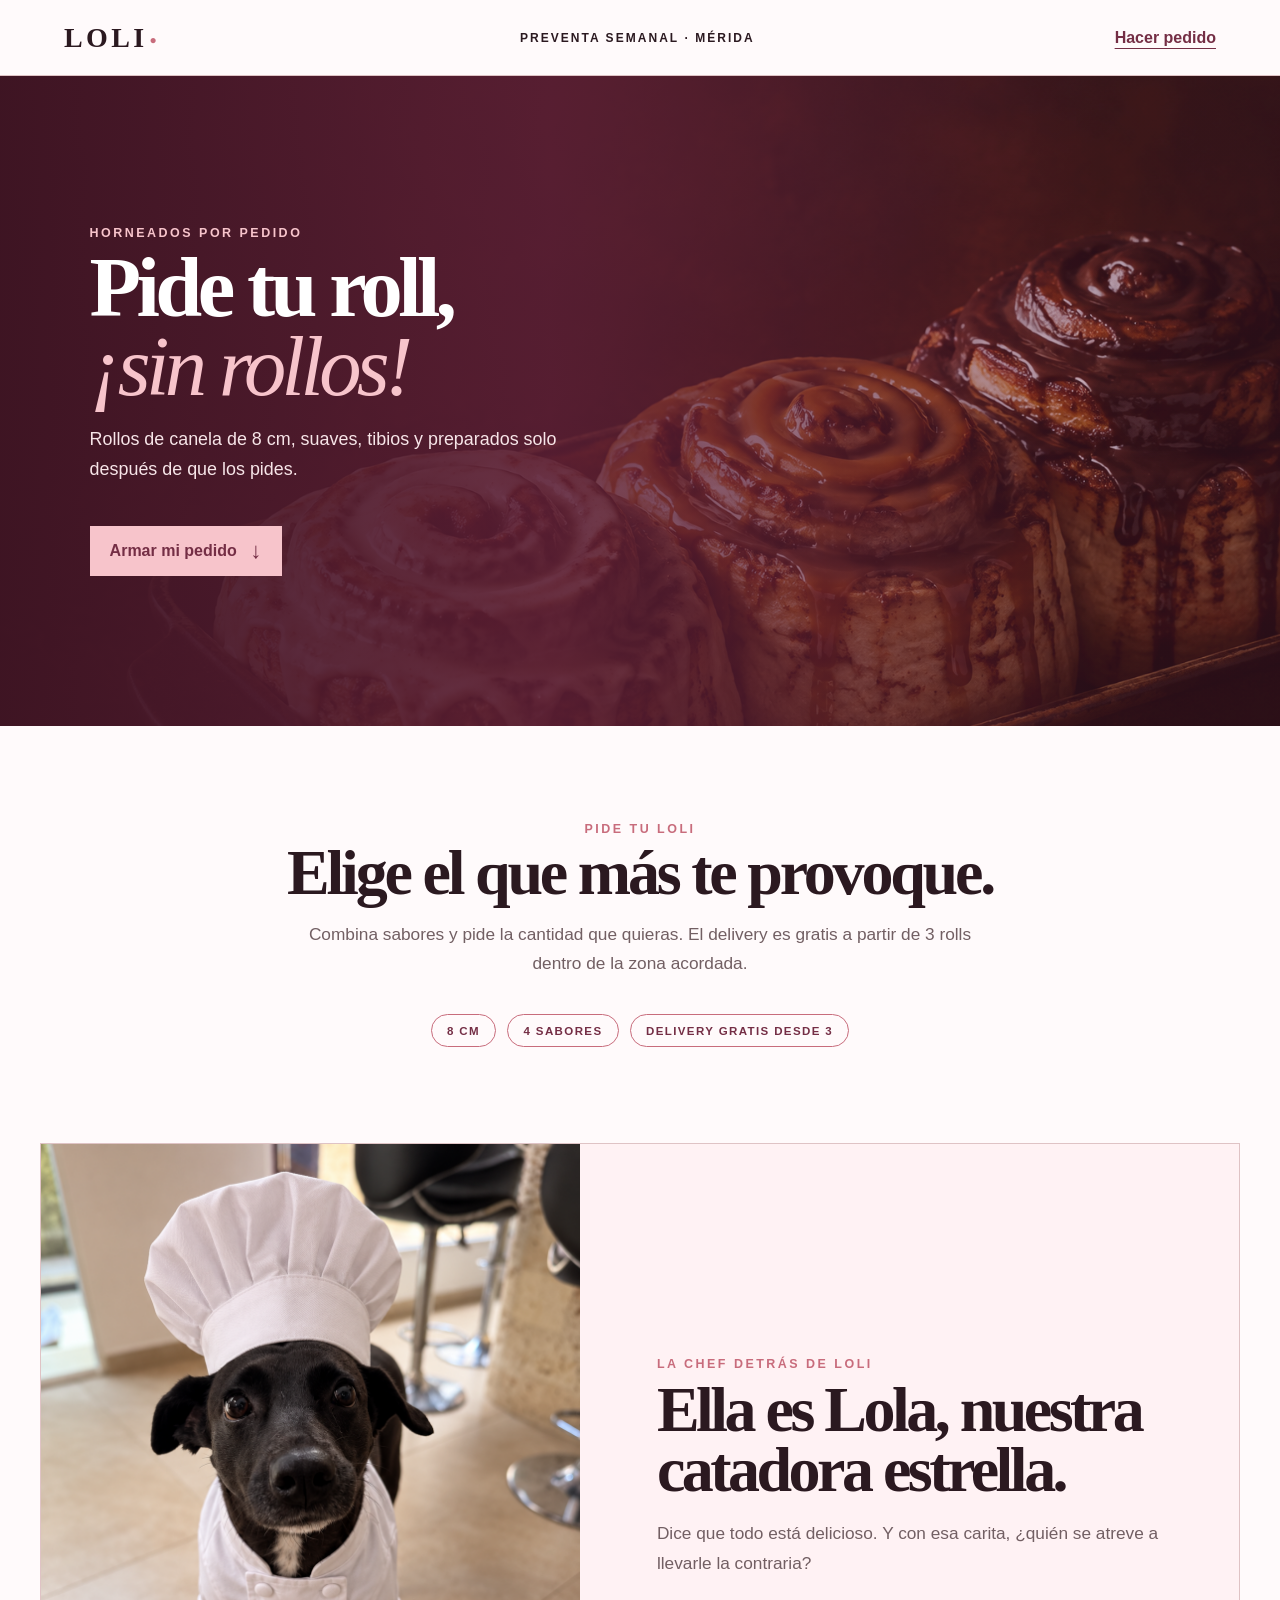
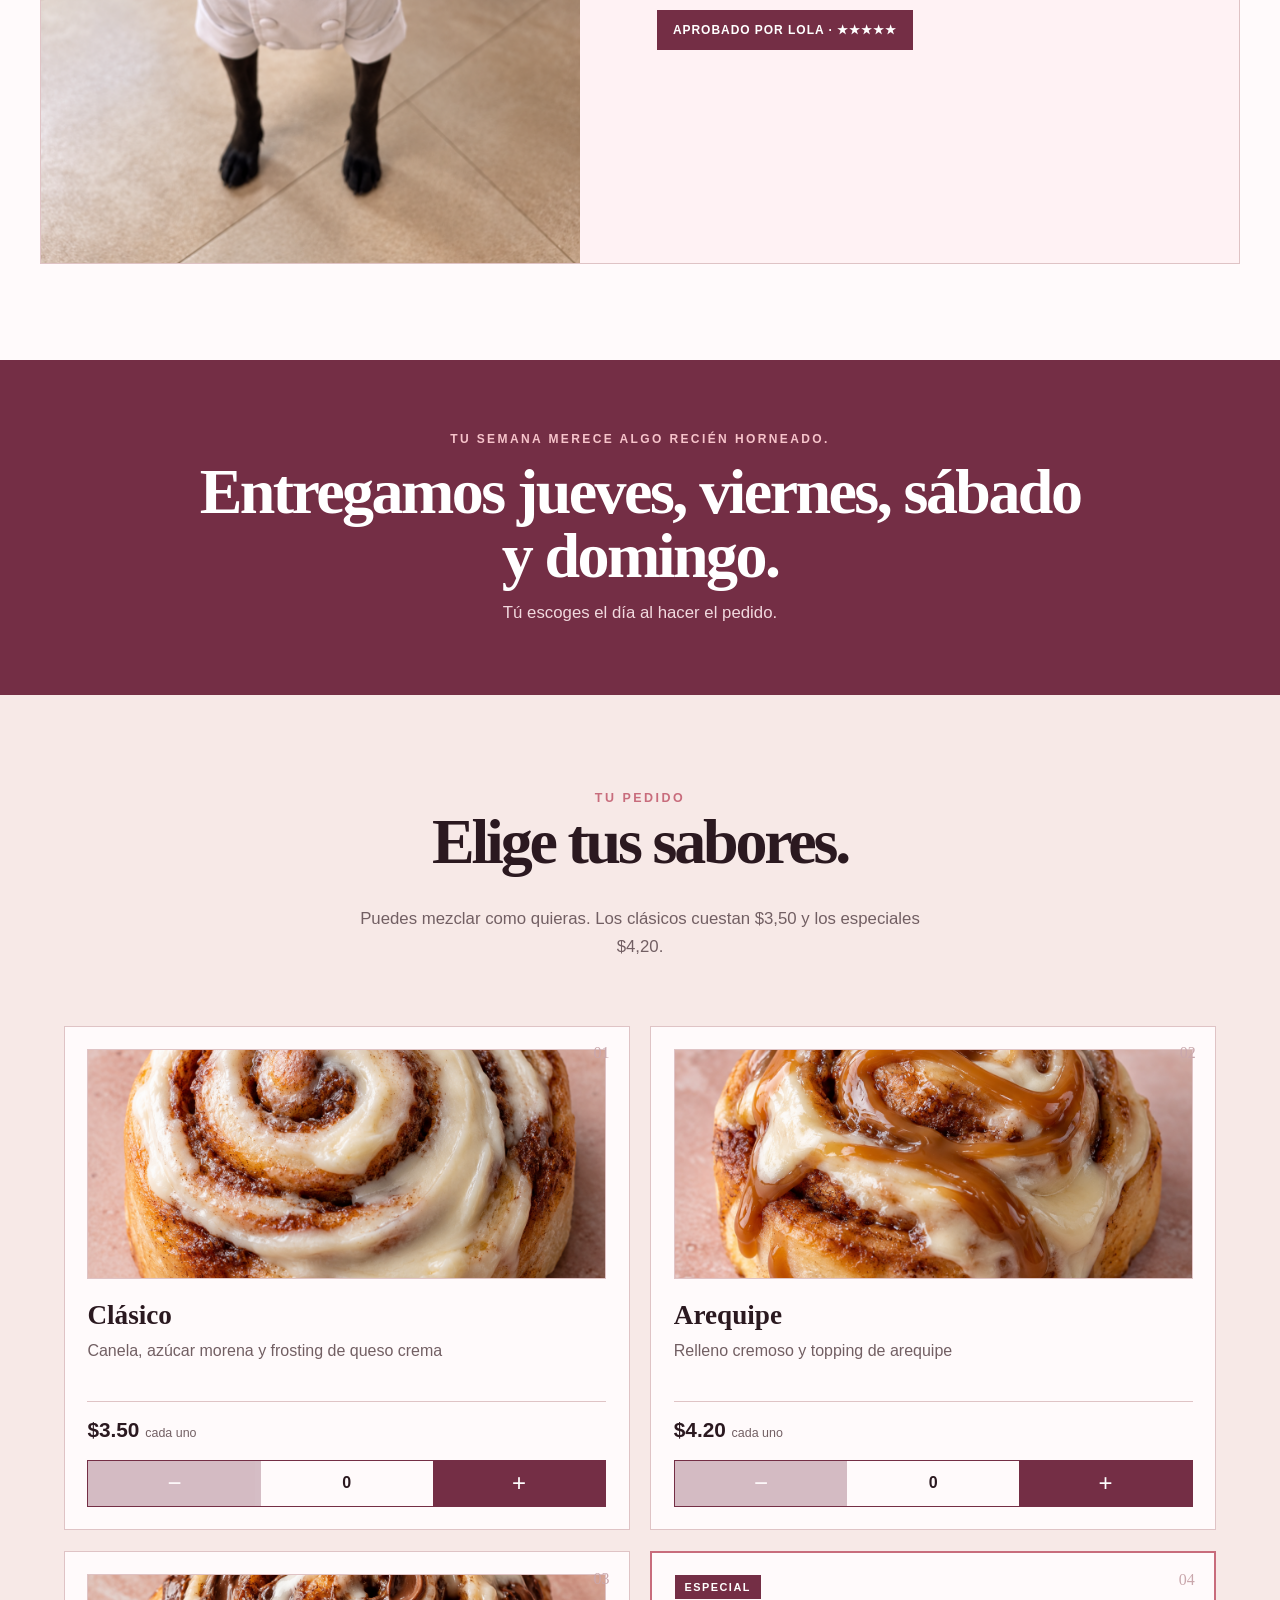
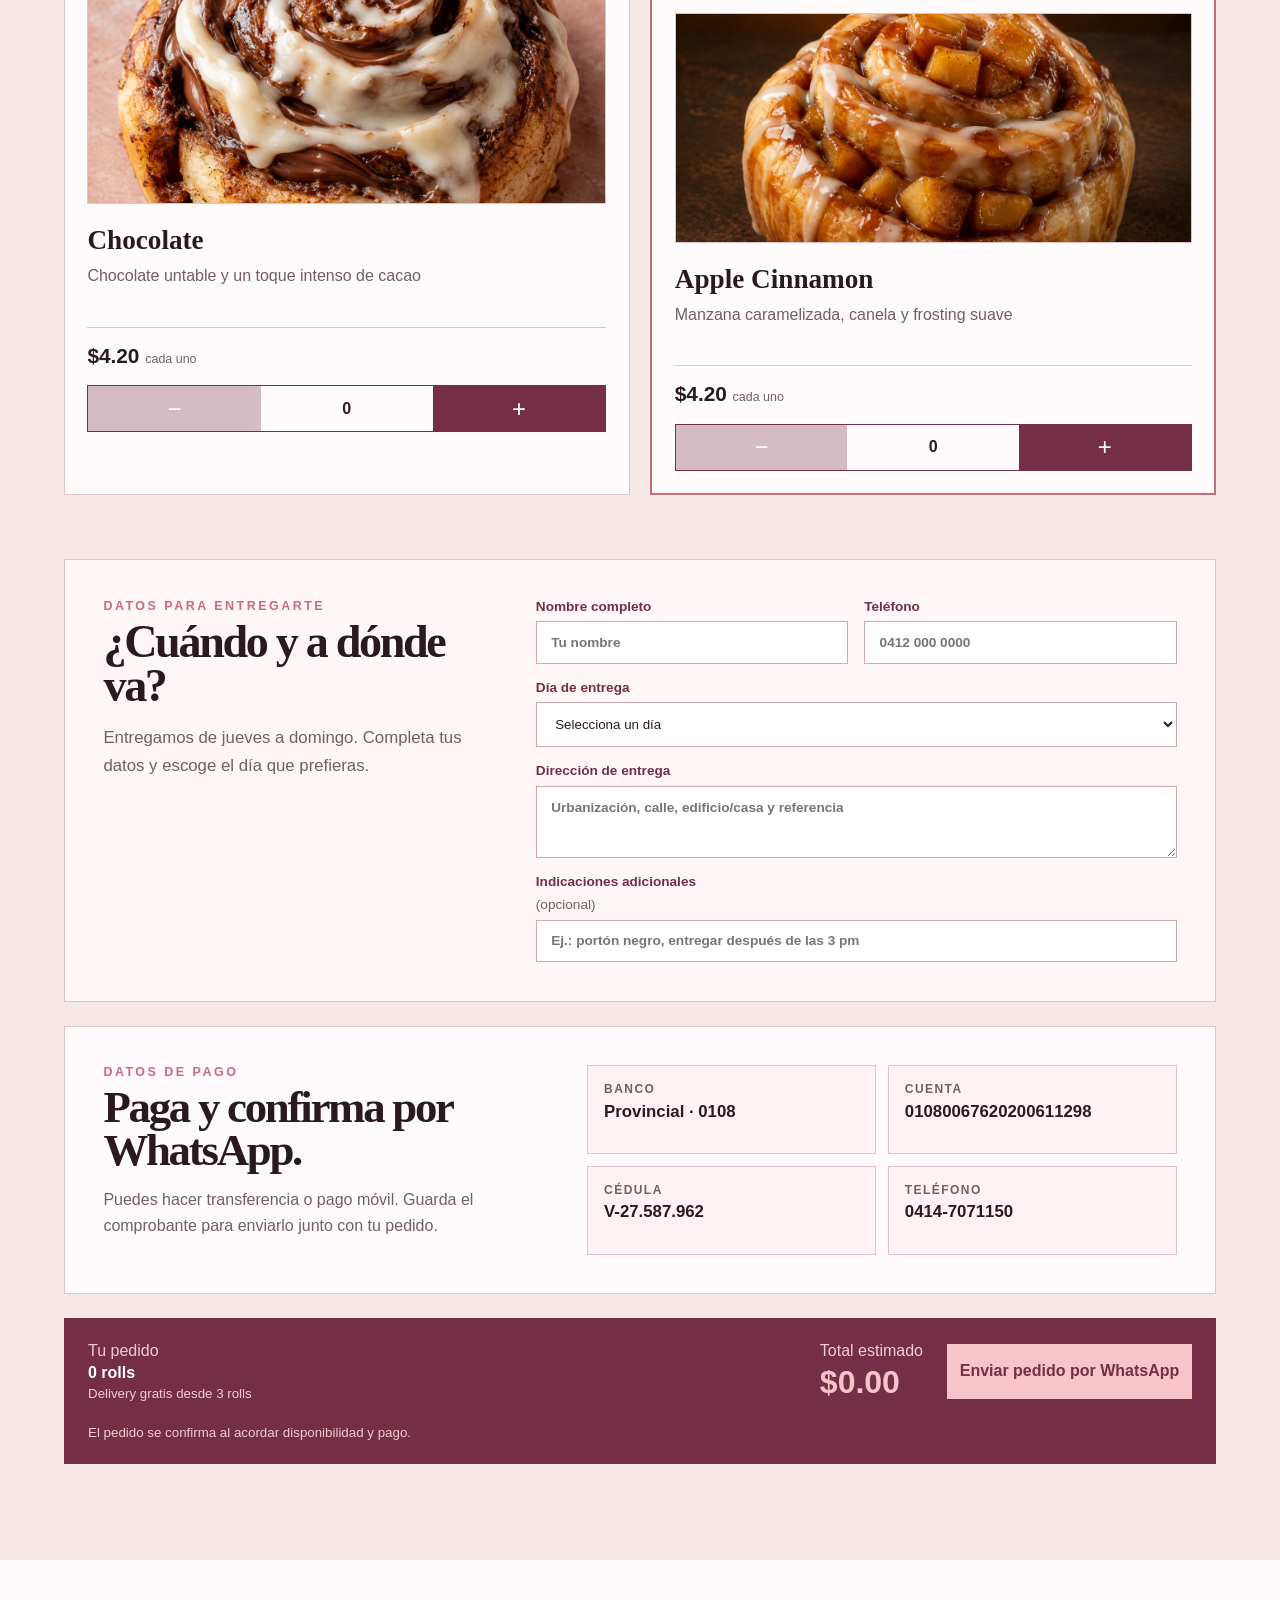
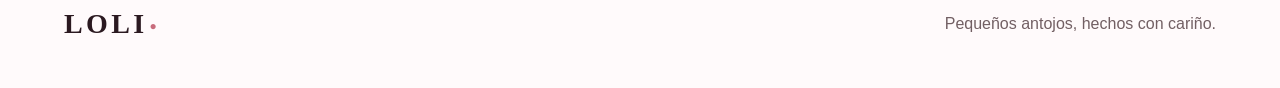
==== index.html @ 1a63f61e "Publicar página de LOLI" ====
<!doctype html>
<html lang="es">
<head>
  <meta charset="utf-8">
  <meta name="viewport" content="width=device-width, initial-scale=1">
  <meta name="description" content="LOLI: cinnamon rolls de 8 cm preparados por pedido en Mérida.">
  <title>LOLI — Antojos por pedido</title>
  <link rel="stylesheet" href="./styles.css">
</head>
<body>
<main>
  <header class="topbar">
    <a class="brand" href="#inicio">LOLI<span>●</span></a>
    <p>Preventa semanal · Mérida</p>
    <a class="nav-order" href="#pedido">Hacer pedido</a>
  </header>

  <section class="hero" id="inicio">
    <img src="./cinnamon-rolls.png" alt="Cinnamon rolls recién horneados con frosting">
    <div class="hero-copy">
      <p class="eyebrow">Horneados por pedido</p>
      <h1>Pide tu roll,<br><em>¡sin rollos!</em></h1>
      <p>Rollos de canela de 8 cm, suaves, tibios y preparados solo después de que los pides.</p>
      <a class="hero-button" href="#pedido">Armar mi pedido <span>↓</span></a>
    </div>
  </section>

  <section class="intro-section">
    <p class="eyebrow">Pide tu LOLI</p>
    <h2>Elige el que más te provoque.</h2>
    <p>Combina sabores y pide la cantidad que quieras. El delivery es gratis a partir de 3 rolls dentro de la zona acordada.</p>
    <div class="promise"><span>8 cm</span><span>4 sabores</span><span>delivery gratis desde 3</span></div>
  </section>

  <section class="lola-section" aria-labelledby="lola-title">
    <div class="lola-photo"><img src="./lola-chef.png" alt="Lola, la perrita catadora de LOLI, vestida de chef"></div>
    <div class="lola-copy">
      <p class="eyebrow">La chef detrás de LOLI</p>
      <h2 id="lola-title">Ella es Lola, nuestra catadora estrella.</h2>
      <p>Dice que todo está delicioso. Y con esa carita, ¿quién se atreve a llevarle la contraria?</p>
      <span class="lola-seal">Aprobado por Lola · ★★★★★</span>
    </div>
  </section>

  <section class="delivery-message">
    <p>Tu semana merece algo recién horneado.</p>
    <h2>Entregamos jueves, viernes, sábado y domingo.</h2>
    <span>Tú escoges el día al hacer el pedido.</span>
  </section>

  <form class="order-section" id="pedido" novalidate>
    <div class="order-heading">
      <p class="eyebrow">Tu pedido</p>
      <h2>Elige tus sabores.</h2>
      <p>Puedes mezclar como quieras. Los clásicos cuestan $3,50 y los especiales $4,20.</p>
    </div>

    <div class="flavor-grid">
      <article class="flavor-card" data-flavor="clasico">
        <span class="flavor-index">01</span>
        <img src="./roll-clasico.png" alt="Cinnamon roll sabor Clásico">
        <h3>Clásico</h3><p>Canela, azúcar morena y frosting de queso crema</p>
        <div class="price">$3.50 <span>cada uno</span></div>
        <div class="stepper"><button type="button" data-action="remove" aria-label="Quitar Clásico">−</button><strong>0</strong><button type="button" data-action="add" aria-label="Agregar Clásico">+</button></div>
      </article>
      <article class="flavor-card" data-flavor="arequipe">
        <span class="flavor-index">02</span>
        <img src="./roll-arequipe.png" alt="Cinnamon roll sabor Arequipe">
        <h3>Arequipe</h3><p>Relleno cremoso y topping de arequipe</p>
        <div class="price">$4.20 <span>cada uno</span></div>
        <div class="stepper"><button type="button" data-action="remove" aria-label="Quitar Arequipe">−</button><strong>0</strong><button type="button" data-action="add" aria-label="Agregar Arequipe">+</button></div>
      </article>
      <article class="flavor-card" data-flavor="chocolate">
        <span class="flavor-index">03</span>
        <img src="./roll-chocolate.png" alt="Cinnamon roll sabor Chocolate">
        <h3>Chocolate</h3><p>Chocolate untable y un toque intenso de cacao</p>
        <div class="price">$4.20 <span>cada uno</span></div>
        <div class="stepper"><button type="button" data-action="remove" aria-label="Quitar Chocolate">−</button><strong>0</strong><button type="button" data-action="add" aria-label="Agregar Chocolate">+</button></div>
      </article>
      <article class="flavor-card special" data-flavor="apple">
        <span class="special-label">Especial</span><span class="flavor-index">04</span>
        <img src="./apple-cinnamon.png" alt="Cinnamon roll sabor Apple Cinnamon">
        <h3>Apple Cinnamon</h3><p>Manzana caramelizada, canela y frosting suave</p>
        <div class="price">$4.20 <span>cada uno</span></div>
        <div class="stepper"><button type="button" data-action="remove" aria-label="Quitar Apple Cinnamon">−</button><strong>0</strong><button type="button" data-action="add" aria-label="Agregar Apple Cinnamon">+</button></div>
      </article>
    </div>

    <section class="delivery-form">
      <div><p class="eyebrow">Datos para entregarte</p><h2>¿Cuándo y a dónde va?</h2><p>Entregamos de jueves a domingo. Completa tus datos y escoge el día que prefieras.</p></div>
      <div class="fields">
        <label>Nombre completo<input id="name" required placeholder="Tu nombre"></label>
        <label>Teléfono<input id="phone" required type="tel" placeholder="0412 000 0000"></label>
        <label class="wide">Día de entrega<select id="deliveryDay" required><option value="" disabled selected>Selecciona un día</option><option>Jueves</option><option>Viernes</option><option>Sábado</option><option>Domingo</option></select></label>
        <label class="wide">Dirección de entrega<textarea id="address" required placeholder="Urbanización, calle, edificio/casa y referencia" rows="3"></textarea></label>
        <label class="wide">Indicaciones adicionales <span>(opcional)</span><input id="details" placeholder="Ej.: portón negro, entregar después de las 3 pm"></label>
      </div>
    </section>

    <section class="payment-card">
      <div><p class="eyebrow">Datos de pago</p><h2>Paga y confirma por WhatsApp.</h2><p>Puedes hacer transferencia o pago móvil. Guarda el comprobante para enviarlo junto con tu pedido.</p></div>
      <dl>
        <div><dt>Banco</dt><dd>Provincial · 0108</dd></div>
        <div><dt>Cuenta</dt><dd>01080067620200611298</dd></div>
        <div><dt>Cédula</dt><dd>V-27.587.962</dd></div>
        <div><dt>Teléfono</dt><dd>0414-7071150</dd></div>
      </dl>
    </section>

    <aside class="order-summary">
      <div><span>Tu pedido</span><strong id="rollCount">0 rolls</strong><small id="deliveryNote">Delivery gratis desde 3 rolls</small></div>
      <div class="summary-total"><span>Total estimado</span><b id="total">$0.00</b></div>
      <button class="whatsapp" type="submit">Enviar pedido por WhatsApp</button>
      <p class="form-error" id="formError" role="alert" hidden></p>
      <small>El pedido se confirma al acordar disponibilidad y pago.</small>
    </aside>
  </form>

  <footer><span class="brand">LOLI<span>●</span></span><p>Pequeños antojos, hechos con cariño.</p></footer>
</main>
<script src="./app.js"></script>
</body>
</html>
---- styles.css ----
:root {
  --ink: #2b1920;
  --wine: #742e45;
  --rose: #c86c7c;
  --blush: #f7e9e7;
  --paper: #fffafb;
  --line: #dfc3c5;
  --muted: #725f63;
}
* {
  box-sizing: border-box;
}
html {
  scroll-behavior: smooth;
}
body {
  margin: 0;
  background: var(--paper);
  color: var(--ink);
  font-family: Arial, Helvetica, sans-serif;
}
button,
input,
textarea {
  font: inherit;
}
.topbar {
  height: 76px;
  padding: 0 5vw;
  display: flex;
  align-items: center;
  justify-content: space-between;
  border-bottom: 1px solid var(--line);
  background: rgba(255, 250, 251, 0.96);
  position: relative;
  z-index: 2;
}
.brand {
  color: var(--ink);
  text-decoration: none;
  font-family: Georgia, serif;
  font-size: 1.75rem;
  font-weight: 800;
  letter-spacing: 0.12em;
}
.brand span {
  color: var(--rose);
  font-size: 0.75rem;
  vertical-align: middle;
  margin-left: 0.12rem;
}
.topbar p {
  margin: 0;
  font-size: 0.75rem;
  text-transform: uppercase;
  letter-spacing: 0.17em;
  font-weight: 800;
}
.nav-order {
  color: var(--wine);
  font-weight: 800;
  text-underline-offset: 5px;
}
.hero {
  min-height: 650px;
  position: relative;
  display: grid;
  align-items: stretch;
  overflow: hidden;
  background: var(--wine);
  color: white;
}
.hero img {
  width: 100%;
  height: 100%;
  position: absolute;
  inset: 0;
  object-fit: cover;
  object-position: center;
  opacity: 0.72;
}
.hero:after {
  content: "";
  position: absolute;
  inset: 0;
  background: linear-gradient(
    90deg,
    rgba(62, 20, 35, 0.96) 0%,
    rgba(91, 30, 53, 0.84) 43%,
    rgba(91, 30, 53, 0.12) 86%
  );
}
.hero-copy {
  position: relative;
  z-index: 1;
  padding: clamp(4rem, 8vw, 8rem) 7vw;
  max-width: 720px;
  align-self: center;
}
.eyebrow {
  margin: 0;
  color: var(--rose);
  text-transform: uppercase;
  letter-spacing: 0.2em;
  font-size: 0.78rem;
  font-weight: 800;
}
.hero .eyebrow {
  color: #f7c4cb;
}
h1,
h2,
h3 {
  font-family: Georgia, "Times New Roman", serif;
}
h1 {
  margin: 0.6rem 0 1.2rem;
  font-size: clamp(3.4rem, 6.6vw, 7rem);
  line-height: 0.93;
  letter-spacing: -0.055em;
}
h1 em {
  color: #f7c4cb;
  font-weight: normal;
}
.hero-copy > p:not(.eyebrow) {
  max-width: 475px;
  color: #f7e5e8;
  line-height: 1.65;
  font-size: 1.12rem;
}
.hero-button {
  display: inline-flex;
  gap: 0.85rem;
  align-items: center;
  margin-top: 1.5rem;
  padding: 1rem 1.25rem;
  background: #f7c4cb;
  color: var(--wine);
  text-decoration: none;
  font-weight: 800;
}
.hero-button span {
  font-size: 1.4rem;
  line-height: 0;
}
.intro-section {
  padding: 6rem 8vw;
  text-align: center;
  max-width: 1100px;
  margin: auto;
}
.intro-section h2,
.order-heading h2,
.delivery-form h2 {
  margin: 0.45rem 0 1rem;
  font-size: clamp(2.6rem, 5vw, 5.2rem);
  letter-spacing: -0.05em;
  line-height: 0.95;
}
.intro-section > p:not(.eyebrow) {
  max-width: 670px;
  margin: auto;
  line-height: 1.7;
  color: var(--muted);
  font-size: 1.08rem;
}
.promise {
  display: flex;
  justify-content: center;
  flex-wrap: wrap;
  gap: 0.7rem;
  margin-top: 2.2rem;
}
.promise span {
  border: 1px solid var(--rose);
  border-radius: 100px;
  padding: 0.6rem 0.95rem;
  color: var(--wine);
  text-transform: uppercase;
  font-weight: 800;
  font-size: 0.72rem;
  letter-spacing: 0.12em;
}
.order-section {
  padding: 6rem 5vw;
  background: var(--blush);
}
.order-heading {
  text-align: center;
  display: grid;
  justify-items: center;
}
.order-heading > p:last-child,
.delivery-form > div:first-child > p:last-child {
  max-width: 600px;
  color: var(--muted);
  line-height: 1.65;
  font-size: 1.05rem;
}
.flavor-grid {
  max-width: 1200px;
  margin: 3rem auto;
  display: grid;
  grid-template-columns: repeat(2, minmax(0, 1fr));
  gap: 1.3rem;
}
.flavor-card {
  position: relative;
  padding: 1.4rem;
  background: var(--paper);
  border: 1px solid var(--line);
}
.flavor-card.special {
  border: 2px solid var(--rose);
}
.flavor-index {
  position: absolute;
  right: 1.2rem;
  top: 1.1rem;
  color: #c9a7ac;
  font-family: Georgia, serif;
}
.special-label {
  display: inline-block;
  margin-bottom: 0.9rem;
  padding: 0.35rem 0.6rem;
  background: var(--wine);
  color: white;
  text-transform: uppercase;
  font-size: 0.68rem;
  font-weight: 800;
  letter-spacing: 0.14em;
}
.swirl {
  width: 116px;
  height: 116px;
  margin: 0.5rem auto 1.3rem;
  border-radius: 50%;
  background: repeating-radial-gradient(
    circle at 50% 50%,
    var(--swirl) 0 8px,
    #f6c7b5 11px 20px,
    var(--swirl) 23px 30px
  );
  box-shadow:
    inset -8px -10px 18px #4e1d1559,
    0 8px 12px #8057323d;
}
.flavor-card img {
  display: block;
  width: 100%;
  height: 230px;
  object-fit: cover;
  margin: 0 0 1.3rem;
  border: 1px solid var(--line);
}
.flavor-card h3 {
  font-size: 1.7rem;
  margin: 0.2rem 0 0.5rem;
}
.flavor-card p {
  min-height: 44px;
  margin: 0;
  color: var(--muted);
  line-height: 1.45;
}
.price {
  margin-top: 1.15rem;
  padding-top: 1rem;
  border-top: 1px solid var(--line);
  font-size: 1.3rem;
  font-weight: 800;
}
.price span {
  font-size: 0.78rem;
  font-weight: normal;
  color: var(--muted);
}
.stepper {
  display: grid;
  grid-template-columns: 1fr 1fr 1fr;
  align-items: center;
  text-align: center;
  margin-top: 1.1rem;
  border: 1px solid var(--wine);
}
.stepper button {
  height: 45px;
  border: 0;
  background: var(--wine);
  color: white;
  font-size: 1.5rem;
  cursor: pointer;
}
.stepper button:disabled {
  opacity: 0.3;
  cursor: not-allowed;
}
.delivery-form {
  max-width: 1200px;
  margin: 4rem auto 0;
  padding: 2.4rem;
  display: grid;
  grid-template-columns: 0.75fr 1.25fr;
  gap: 3rem;
  background: #fff6f7;
  border: 1px solid var(--line);
}
.delivery-form h2 {
  font-size: clamp(2.2rem, 3.6vw, 3.8rem);
}
.fields {
  display: grid;
  grid-template-columns: 1fr 1fr;
  gap: 1rem;
  align-content: start;
}
label {
  display: grid;
  gap: 0.48rem;
  color: var(--wine);
  font-size: 0.85rem;
  font-weight: 800;
}
label span {
  color: var(--muted);
  font-weight: normal;
}
input,
textarea {
  width: 100%;
  border: 1px solid #caa9af;
  border-radius: 0;
  background: white;
  padding: 0.8rem 0.9rem;
  color: var(--ink);
  outline: none;
}
input:focus,
textarea:focus {
  border-color: var(--wine);
  box-shadow: 0 0 0 3px #f0c9cf;
}
textarea {
  resize: vertical;
}
.wide {
  grid-column: 1/-1;
}
.order-summary {
  max-width: 1200px;
  margin: 1.5rem auto 0;
  padding: 1.5rem;
  display: grid;
  grid-template-columns: 1fr auto auto;
  align-items: center;
  gap: 1.5rem;
  background: var(--wine);
  color: white;
}
.order-summary > div {
  display: grid;
  gap: 0.25rem;
}
.order-summary span,
.order-summary small {
  color: #f3cbd1;
}
.summary-total b {
  color: #f7c4cb;
  font-size: 2rem;
}
.whatsapp {
  min-width: 245px;
  height: 55px;
  border: 0;
  background: #f7c4cb;
  color: var(--wine);
  font-weight: 800;
  cursor: pointer;
}
.whatsapp:disabled {
  background: #947783;
  color: #e6d8db;
  cursor: not-allowed;
}
footer {
  padding: 3rem 5vw;
  display: flex;
  justify-content: space-between;
  align-items: center;
  gap: 2rem;
}
footer p {
  margin: 0;
  color: var(--muted);
}
@media (max-width: 760px) {
  .topbar p {
    display: none;
  }
  .hero {
    min-height: 700px;
  }
  .hero:after {
    background: linear-gradient(
      180deg,
      rgba(91, 30, 53, 0.3) 0%,
      rgba(62, 20, 35, 0.96) 75%
    );
  }
  .hero-copy {
    align-self: end;
    padding: 5rem 7vw;
  }
  .flavor-grid,
  .delivery-form,
  .order-summary {
    grid-template-columns: 1fr;
  }
  .fields {
    grid-template-columns: 1fr;
  }
  .wide {
    grid-column: auto;
  }
  .flavor-card p {
    min-height: auto;
  }
  .order-summary {
    gap: 1rem;
  }
  .whatsapp {
    width: 100%;
  }
  footer {
    flex-direction: column;
    align-items: flex-start;
  }
}

.delivery-message {
  padding: 4.5rem 8vw;
  background: var(--wine);
  color: white;
  text-align: center;
}
.delivery-message p {
  margin: 0 0 0.9rem;
  color: #f7c4cb;
  text-transform: uppercase;
  letter-spacing: 0.2em;
  font-size: 0.75rem;
  font-weight: 800;
}
.delivery-message h2 {
  max-width: 900px;
  margin: 0 auto 0.9rem;
  font-size: clamp(2.4rem, 5vw, 4.8rem);
  line-height: 1;
  letter-spacing: -0.04em;
}
.delivery-message span { color: #f1d9de; font-size: 1.05rem; }
select {
  width: 100%;
  border: 1px solid #caa9af;
  border-radius: 0;
  background: white;
  padding: 0.8rem 0.9rem;
  color: var(--ink);
  outline: none;
}
select:focus { border-color: var(--wine); box-shadow: 0 0 0 3px #f0c9cf; }
.payment-card {
  max-width: 1200px;
  margin: 1.5rem auto 0;
  padding: 2.4rem;
  display: grid;
  grid-template-columns: 0.85fr 1.15fr;
  gap: 3rem;
  background: var(--paper);
  border: 1px solid var(--line);
}
.payment-card h2 {
  margin: 0.45rem 0 1rem;
  font-size: clamp(2rem, 3.5vw, 3.6rem);
  letter-spacing: -0.05em;
  line-height: 0.95;
}
.payment-card p:not(.eyebrow) { color: var(--muted); line-height: 1.6; }
.payment-card dl { margin: 0; display: grid; grid-template-columns: 1fr 1fr; gap: 0.75rem; }
.payment-card dl div { padding: 1rem; background: #fff2f4; border: 1px solid var(--line); }
.payment-card dt { color: var(--muted); font-size: 0.75rem; text-transform: uppercase; letter-spacing: 0.12em; font-weight: 800; }
.payment-card dd { margin: 0.35rem 0 0; font-size: 1.05rem; font-weight: 800; overflow-wrap: anywhere; }
.form-error {
  grid-column: 1 / -1;
  margin: 0;
  padding: 0.75rem 0.9rem;
  background: #fff2f4;
  color: var(--wine);
  font-weight: 800;
}
.lola-section {
  display: grid;
  grid-template-columns: minmax(0, 0.9fr) minmax(0, 1.1fr);
  align-items: stretch;
  max-width: 1200px;
  margin: 0 auto 6rem;
  background: #fff2f4;
  border: 1px solid var(--line);
  overflow: hidden;
}
.lola-photo {
  min-height: 520px;
  background: #ead8d5;
}
.lola-photo img {
  display: block;
  width: 100%;
  height: 100%;
  object-fit: cover;
  object-position: center 34%;
}
.lola-copy {
  display: flex;
  flex-direction: column;
  justify-content: center;
  padding: clamp(2.2rem, 6vw, 5.5rem);
}
.lola-copy h2 {
  margin: 0.55rem 0 1.2rem;
  font-size: clamp(2.5rem, 5vw, 5.2rem);
  line-height: 0.94;
  letter-spacing: -0.055em;
}
.lola-copy > p:not(.eyebrow) {
  max-width: 560px;
  margin: 0;
  color: var(--muted);
  font-size: 1.08rem;
  line-height: 1.7;
}
.lola-seal {
  align-self: flex-start;
  margin-top: 2rem;
  padding: 0.8rem 1rem;
  background: var(--wine);
  color: white;
  font-size: 0.75rem;
  font-weight: 800;
  letter-spacing: 0.08em;
  text-transform: uppercase;
}

@media (max-width: 760px) {
  .lola-section {
    grid-template-columns: 1fr;
    margin: 0 1rem 4rem;
  }
  .lola-photo { min-height: 430px; }
  .lola-copy { padding: 2.2rem 1.5rem 2.6rem; }
  .payment-card { grid-template-columns: 1fr; }
  .payment-card dl { grid-template-columns: 1fr; }
}
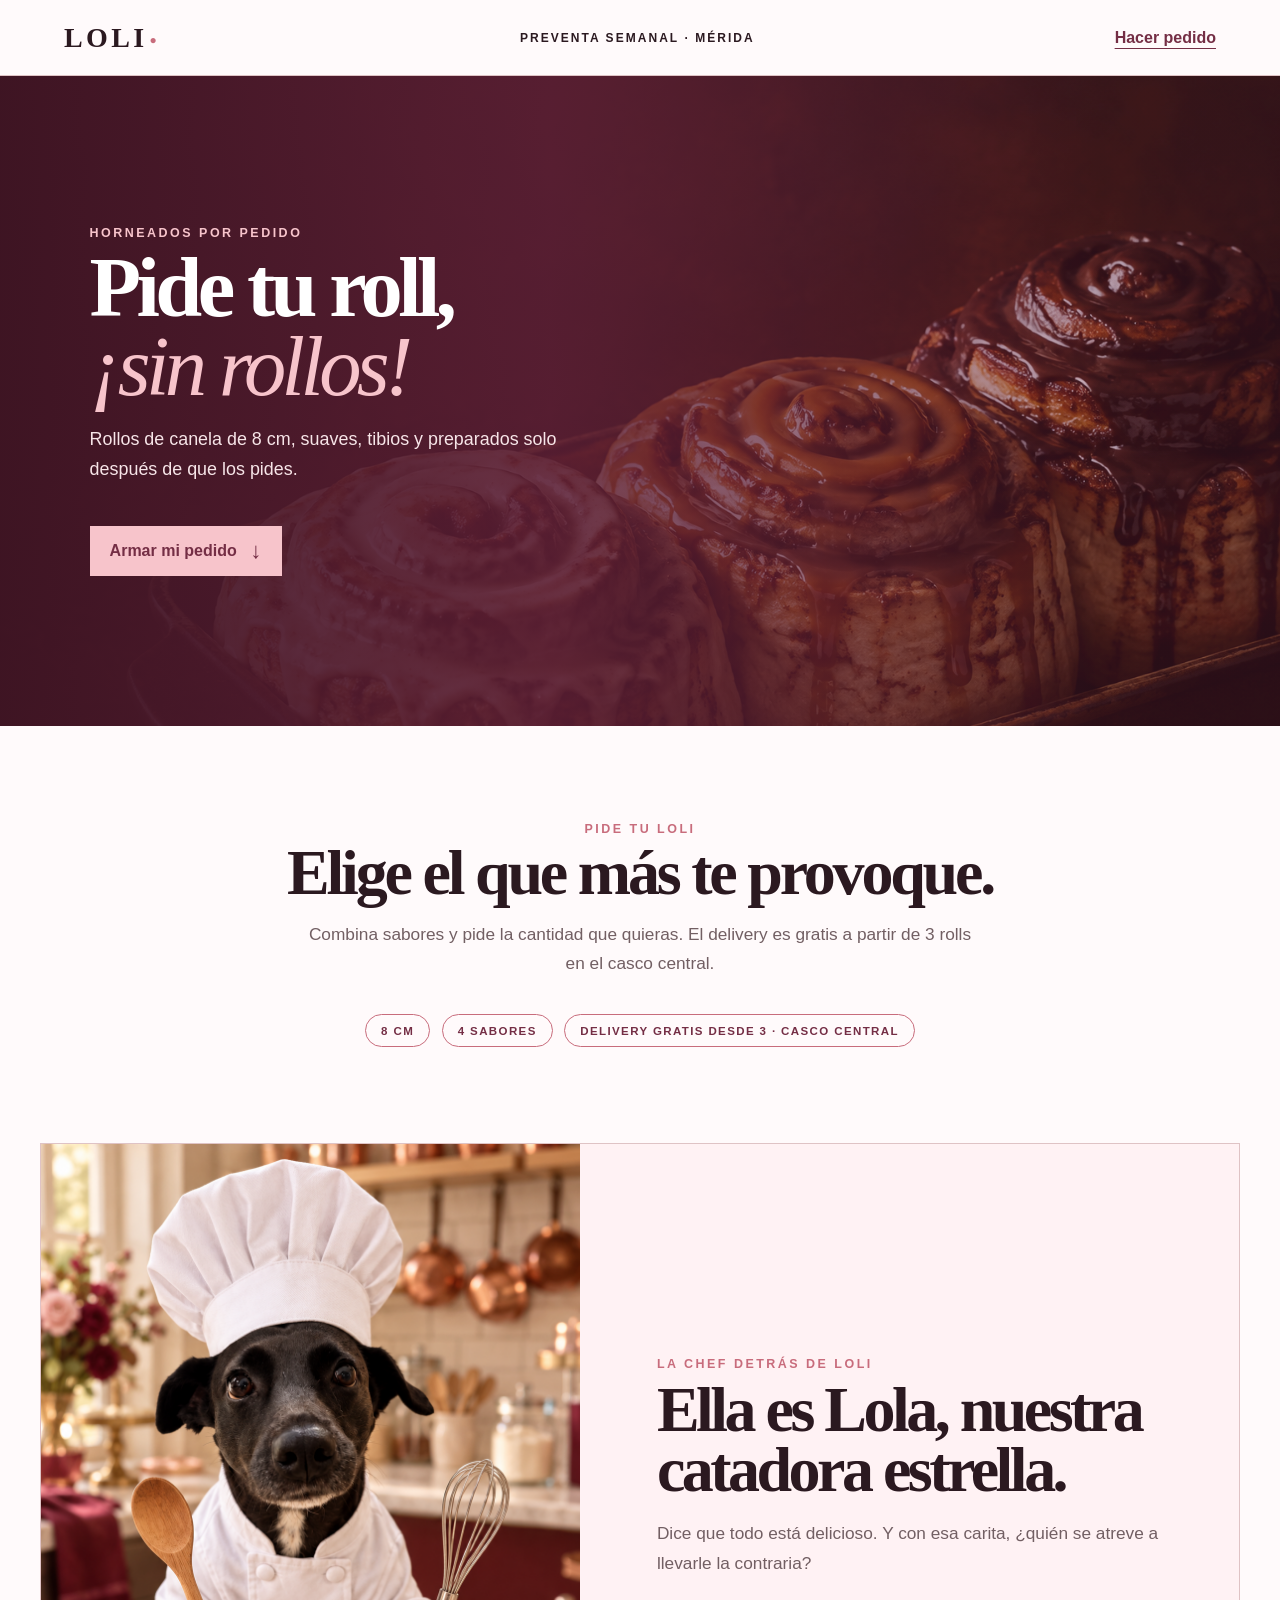
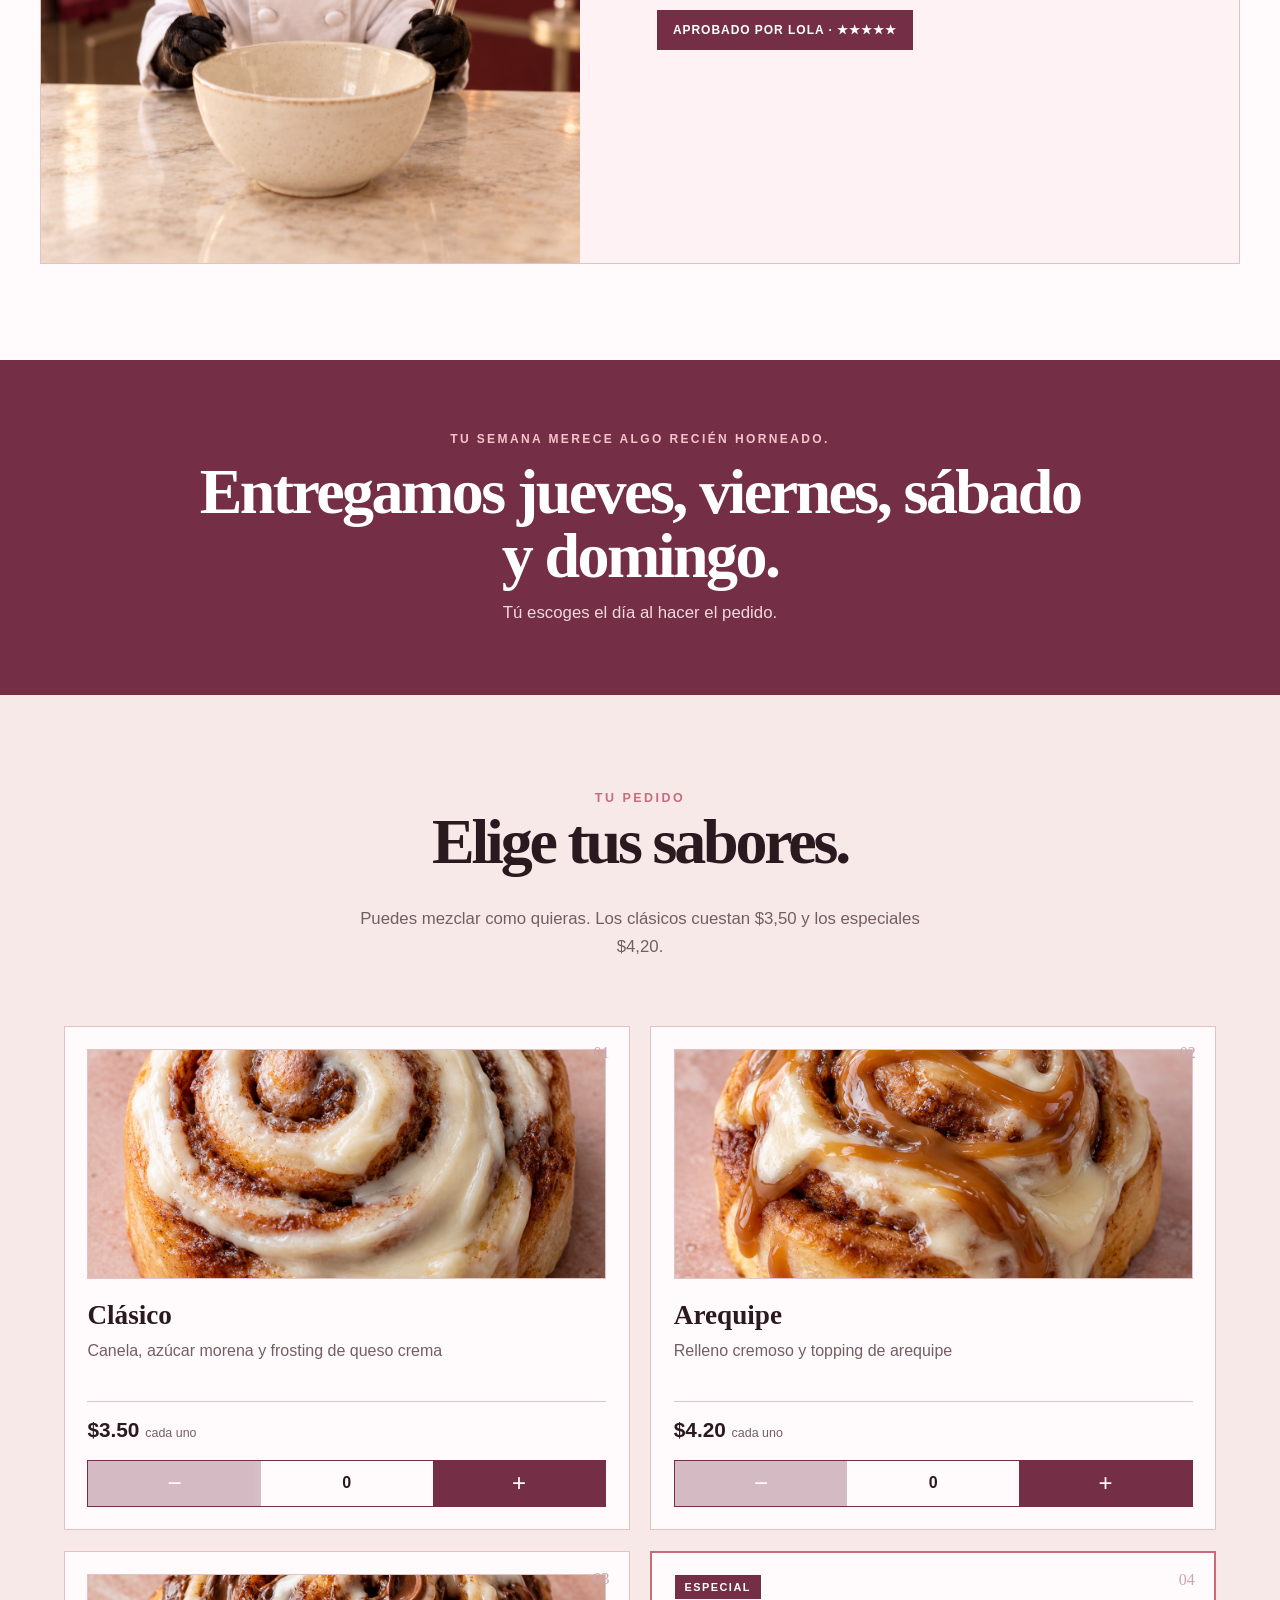
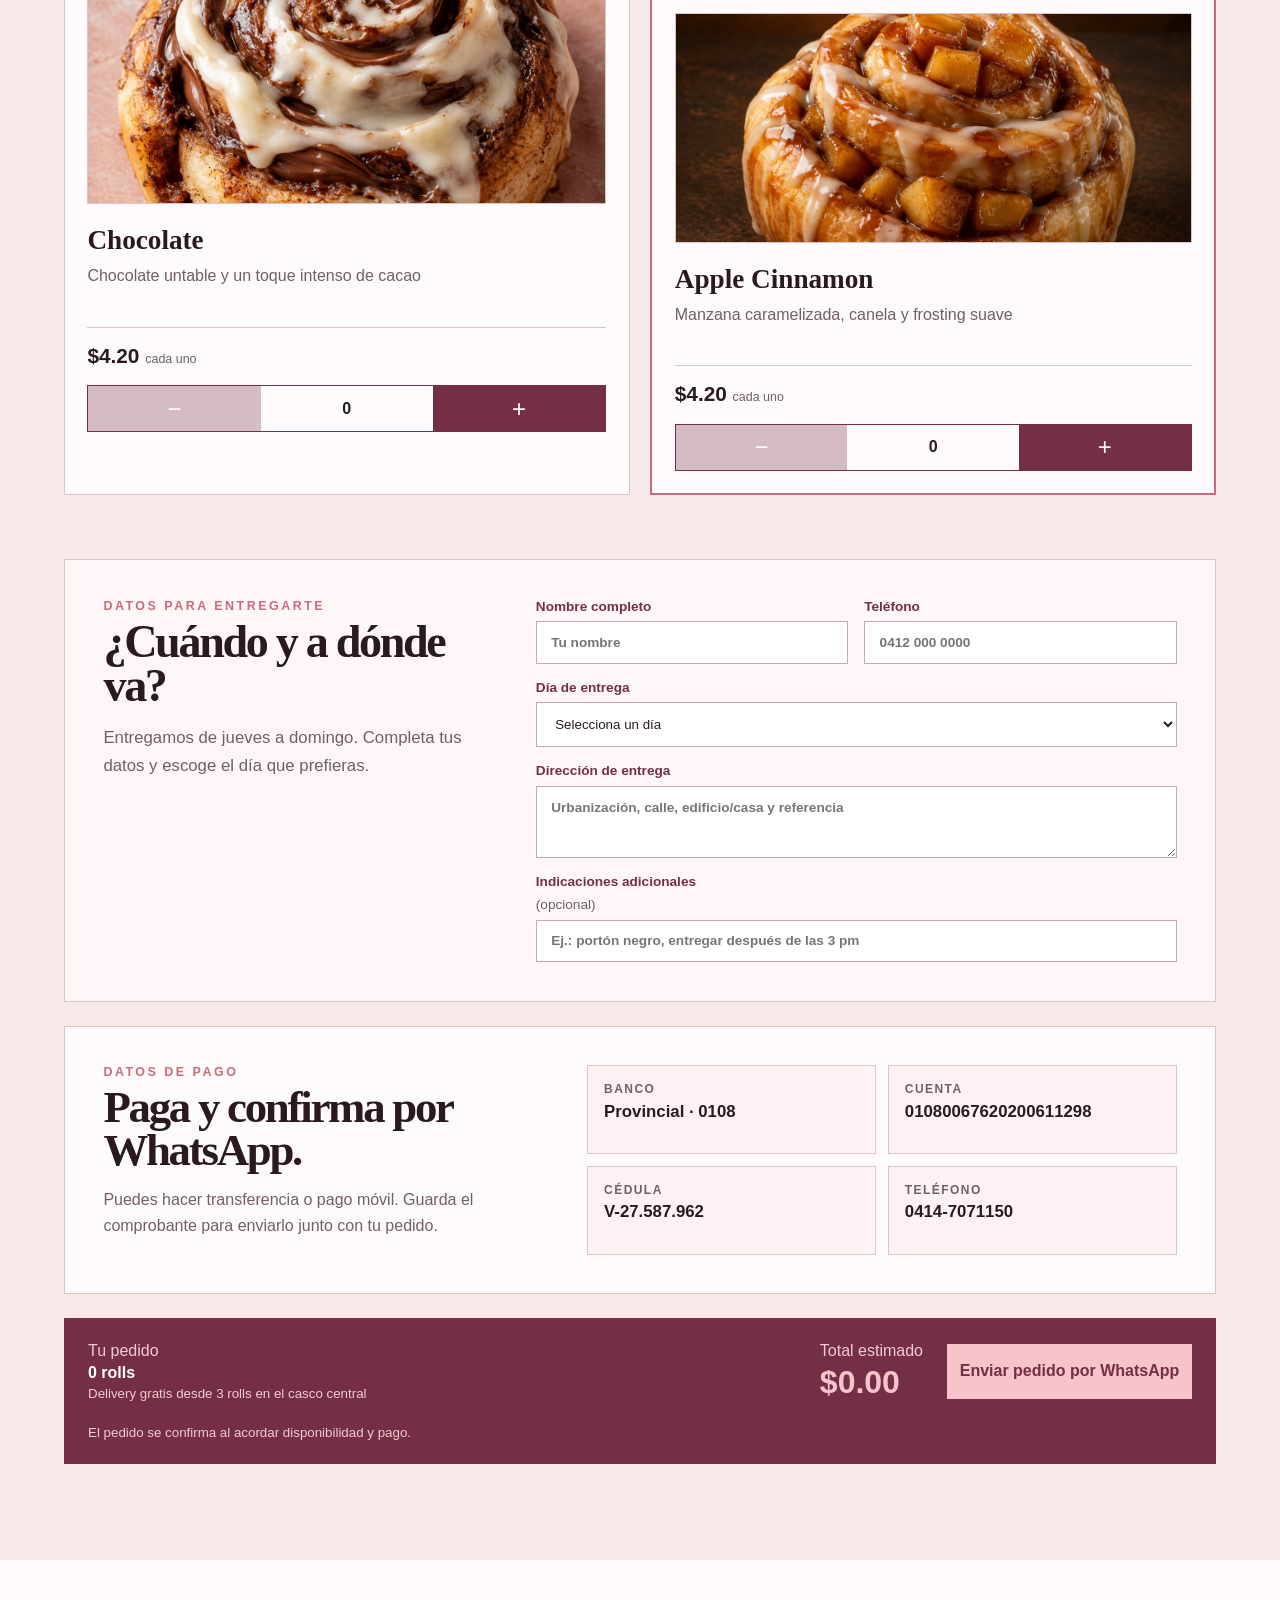
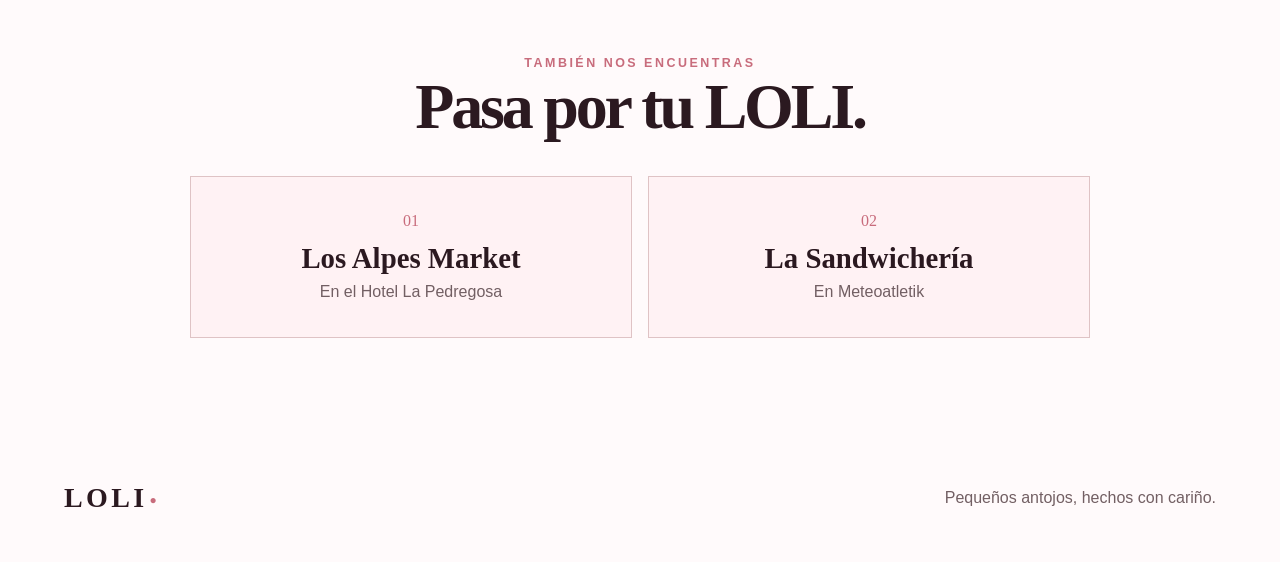
==== commit 8e4b2463: "Actualizar delivery, puntos de venta y Lola chef" ====
--- a/index.html
+++ b/index.html
@@ -28,8 +28,8 @@
   <section class="intro-section">
     <p class="eyebrow">Pide tu LOLI</p>
     <h2>Elige el que más te provoque.</h2>
-    <p>Combina sabores y pide la cantidad que quieras. El delivery es gratis a partir de 3 rolls dentro de la zona acordada.</p>
-    <div class="promise"><span>8 cm</span><span>4 sabores</span><span>delivery gratis desde 3</span></div>
+    <p>Combina sabores y pide la cantidad que quieras. El delivery es gratis a partir de 3 rolls en el casco central.</p>
+    <div class="promise"><span>8 cm</span><span>4 sabores</span><span>delivery gratis desde 3 · casco central</span></div>
   </section>
 
   <section class="lola-section" aria-labelledby="lola-title">
@@ -116,8 +116,28 @@
     </aside>
   </form>
 
+  <section class="stockists" aria-labelledby="stockists-title">
+    <p class="eyebrow">También nos encuentras</p>
+    <h2 id="stockists-title">Pasa por tu LOLI.</h2>
+    <div class="stockist-grid">
+      <article><span>01</span><h3>Los Alpes Market</h3><p>En el Hotel La Pedregosa</p></article>
+      <article><span>02</span><h3>La Sandwichería</h3><p>En Meteoatletik</p></article>
+    </div>
+  </section>
+
   <footer><span class="brand">LOLI<span>●</span></span><p>Pequeños antojos, hechos con cariño.</p></footer>
 </main>
+
+<div class="send-message" id="sendMessage" role="dialog" aria-modal="true" aria-labelledby="sendMessageTitle" hidden>
+  <div class="send-message-card">
+    <span class="send-heart">🫰🏽</span>
+    <p class="eyebrow">Tu pedido está listo</p>
+    <h2 id="sendMessageTitle">Tu LOLI va con todo el cariño.</h2>
+    <p>Este cinnamon roll tiene una misión: alegrarte el día.</p>
+    <strong>Instrucción obligatoria: disfrutarlo sin culpa.</strong>
+    <button id="continueWhatsapp" type="button">Continuar a WhatsApp</button>
+  </div>
+</div>
 <script src="./app.js"></script>
 </body>
 </html>
--- a/styles.css
+++ b/styles.css
@@ -552,6 +552,91 @@
   letter-spacing: 0.08em;
   text-transform: uppercase;
 }
+.stockists {
+  padding: 6rem 8vw;
+  text-align: center;
+  background: var(--paper);
+}
+.stockists > h2 {
+  margin: 0.45rem 0 2.4rem;
+  font-size: clamp(2.8rem, 5vw, 5.2rem);
+  line-height: 0.95;
+  letter-spacing: -0.05em;
+}
+.stockist-grid {
+  display: grid;
+  grid-template-columns: repeat(2, minmax(0, 1fr));
+  gap: 1rem;
+  max-width: 900px;
+  margin: 0 auto;
+}
+.stockist-grid article {
+  position: relative;
+  padding: 2.2rem 1.5rem;
+  background: #fff2f4;
+  border: 1px solid var(--line);
+}
+.stockist-grid article > span {
+  color: var(--rose);
+  font-family: Georgia, serif;
+}
+.stockist-grid h3 {
+  margin: 0.7rem 0 0.55rem;
+  font-size: 1.8rem;
+}
+.stockist-grid p {
+  margin: 0;
+  color: var(--muted);
+}
+.send-message[hidden] {
+  display: none;
+}
+.send-message {
+  position: fixed;
+  z-index: 20;
+  inset: 0;
+  display: grid;
+  place-items: center;
+  padding: 1.2rem;
+  background: rgba(43, 25, 32, 0.72);
+}
+.send-message-card {
+  width: min(560px, 100%);
+  padding: clamp(2rem, 6vw, 4rem);
+  text-align: center;
+  background: var(--paper);
+  border: 1px solid var(--line);
+  box-shadow: 0 24px 70px rgba(43, 25, 32, 0.25);
+}
+.send-heart {
+  display: block;
+  margin-bottom: 0.9rem;
+  font-size: 2.5rem;
+}
+.send-message-card h2 {
+  margin: 0.55rem 0 1rem;
+  font-size: clamp(2.4rem, 6vw, 4.4rem);
+  line-height: 0.95;
+  letter-spacing: -0.05em;
+}
+.send-message-card > p:not(.eyebrow) {
+  color: var(--muted);
+  line-height: 1.6;
+}
+.send-message-card strong {
+  display: block;
+  margin: 1.2rem 0 1.8rem;
+  color: var(--wine);
+}
+.send-message-card button {
+  width: 100%;
+  min-height: 54px;
+  border: 0;
+  background: var(--wine);
+  color: white;
+  font-weight: 800;
+  cursor: pointer;
+}
 
 @media (max-width: 760px) {
   .lola-section {
@@ -560,6 +645,7 @@
   }
   .lola-photo { min-height: 430px; }
   .lola-copy { padding: 2.2rem 1.5rem 2.6rem; }
+  .stockist-grid { grid-template-columns: 1fr; }
   .payment-card { grid-template-columns: 1fr; }
   .payment-card dl { grid-template-columns: 1fr; }
 }
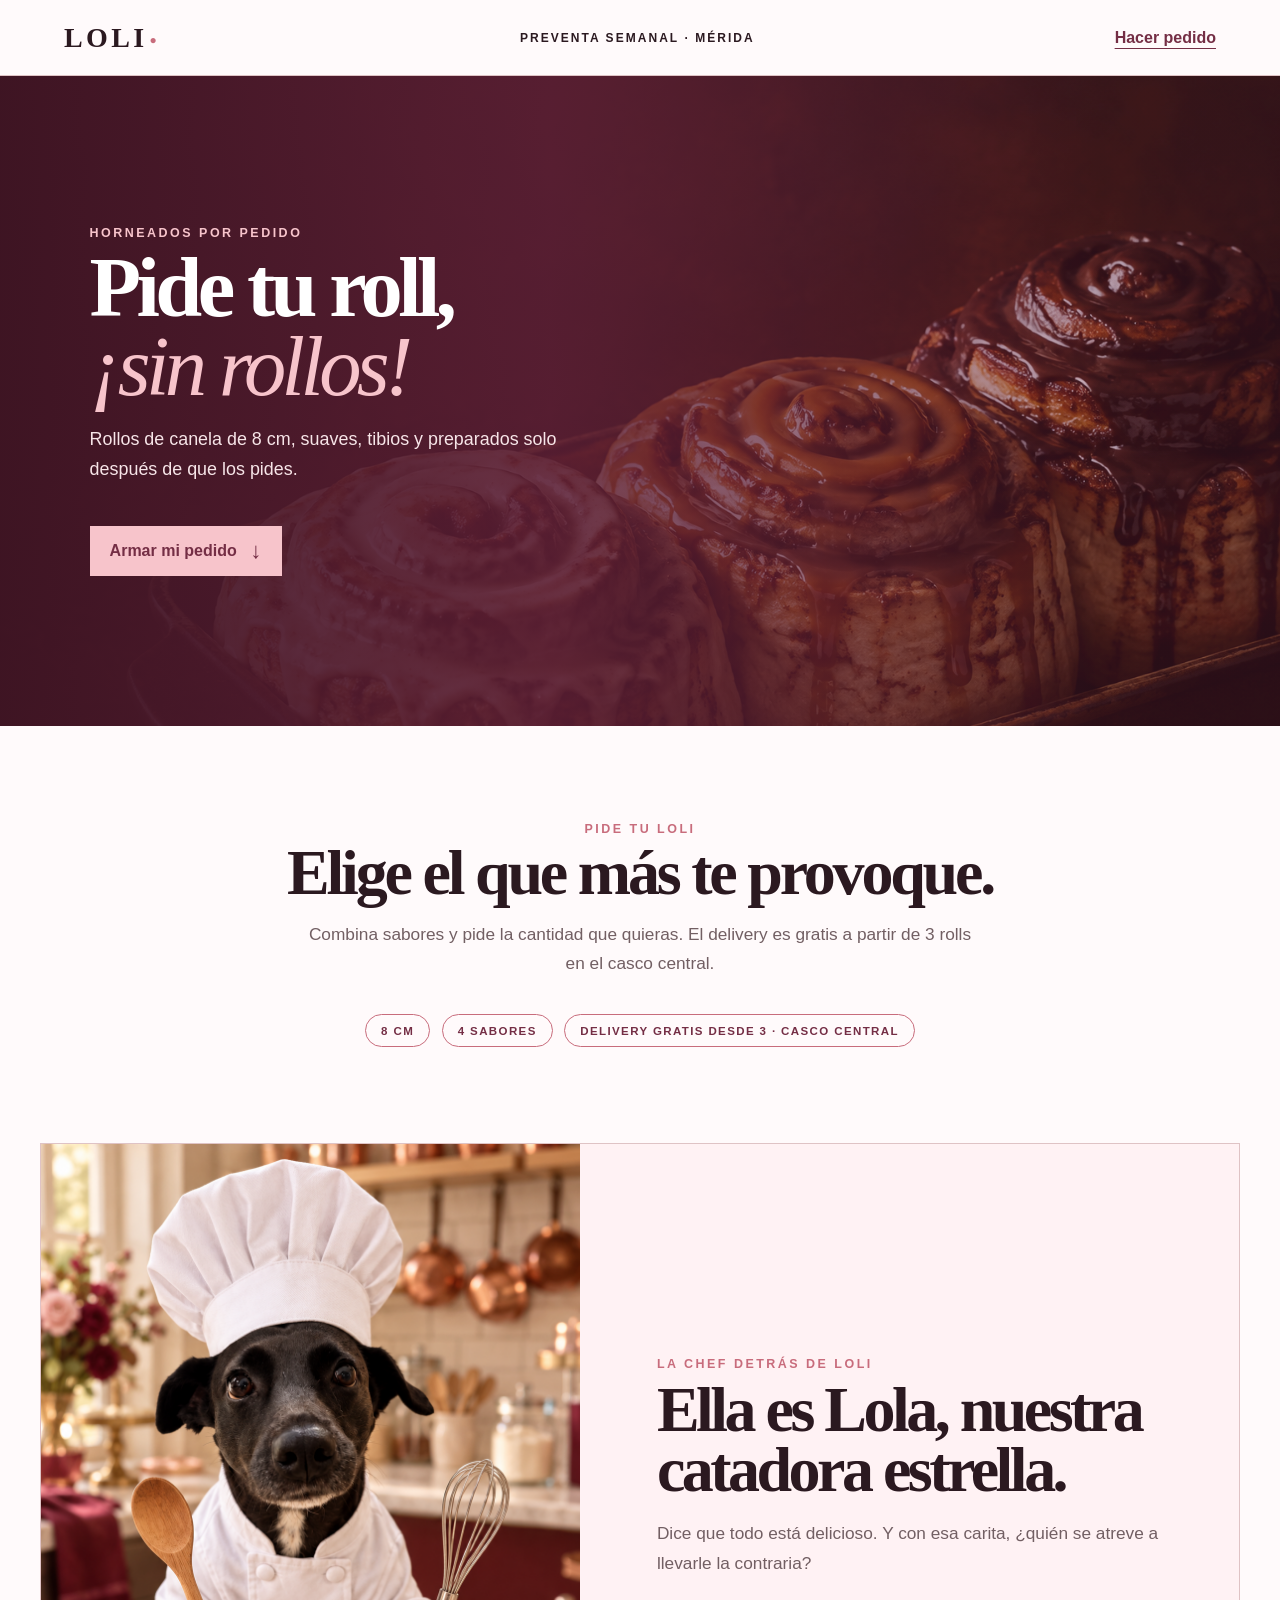
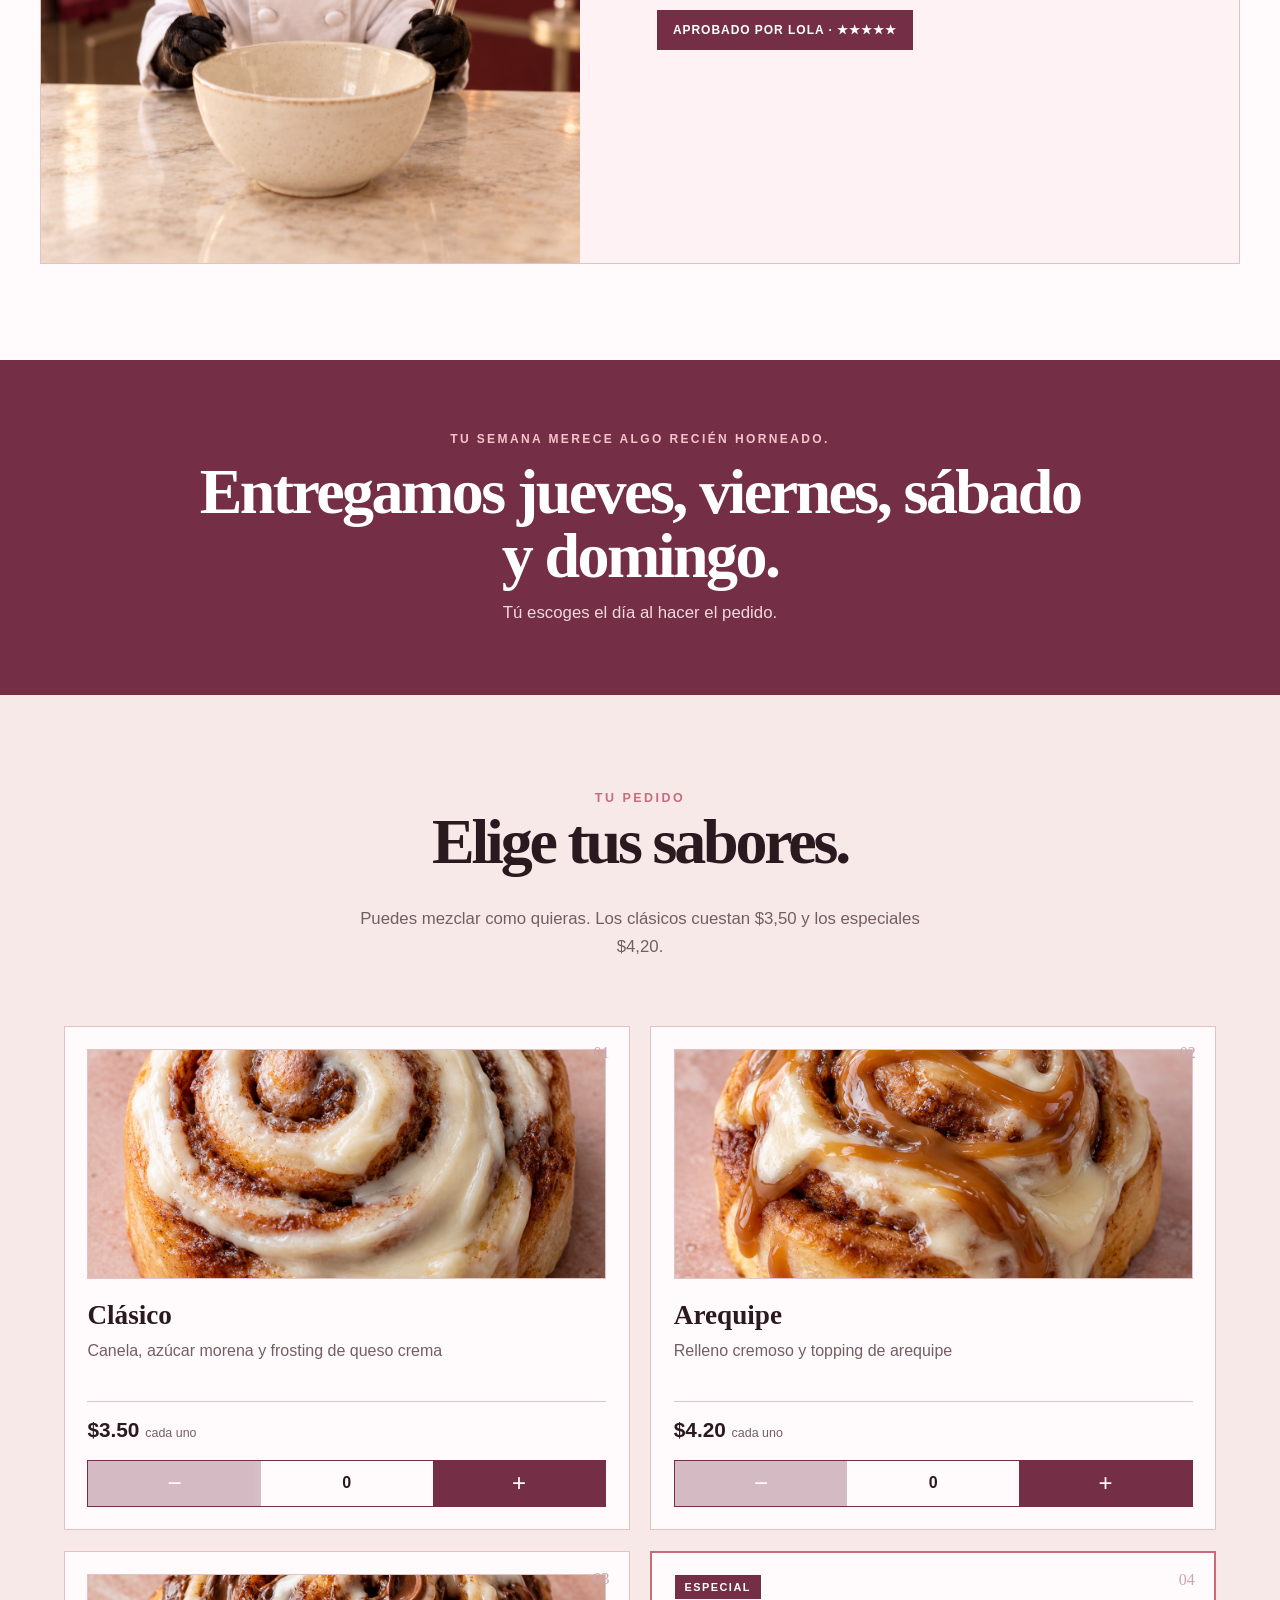
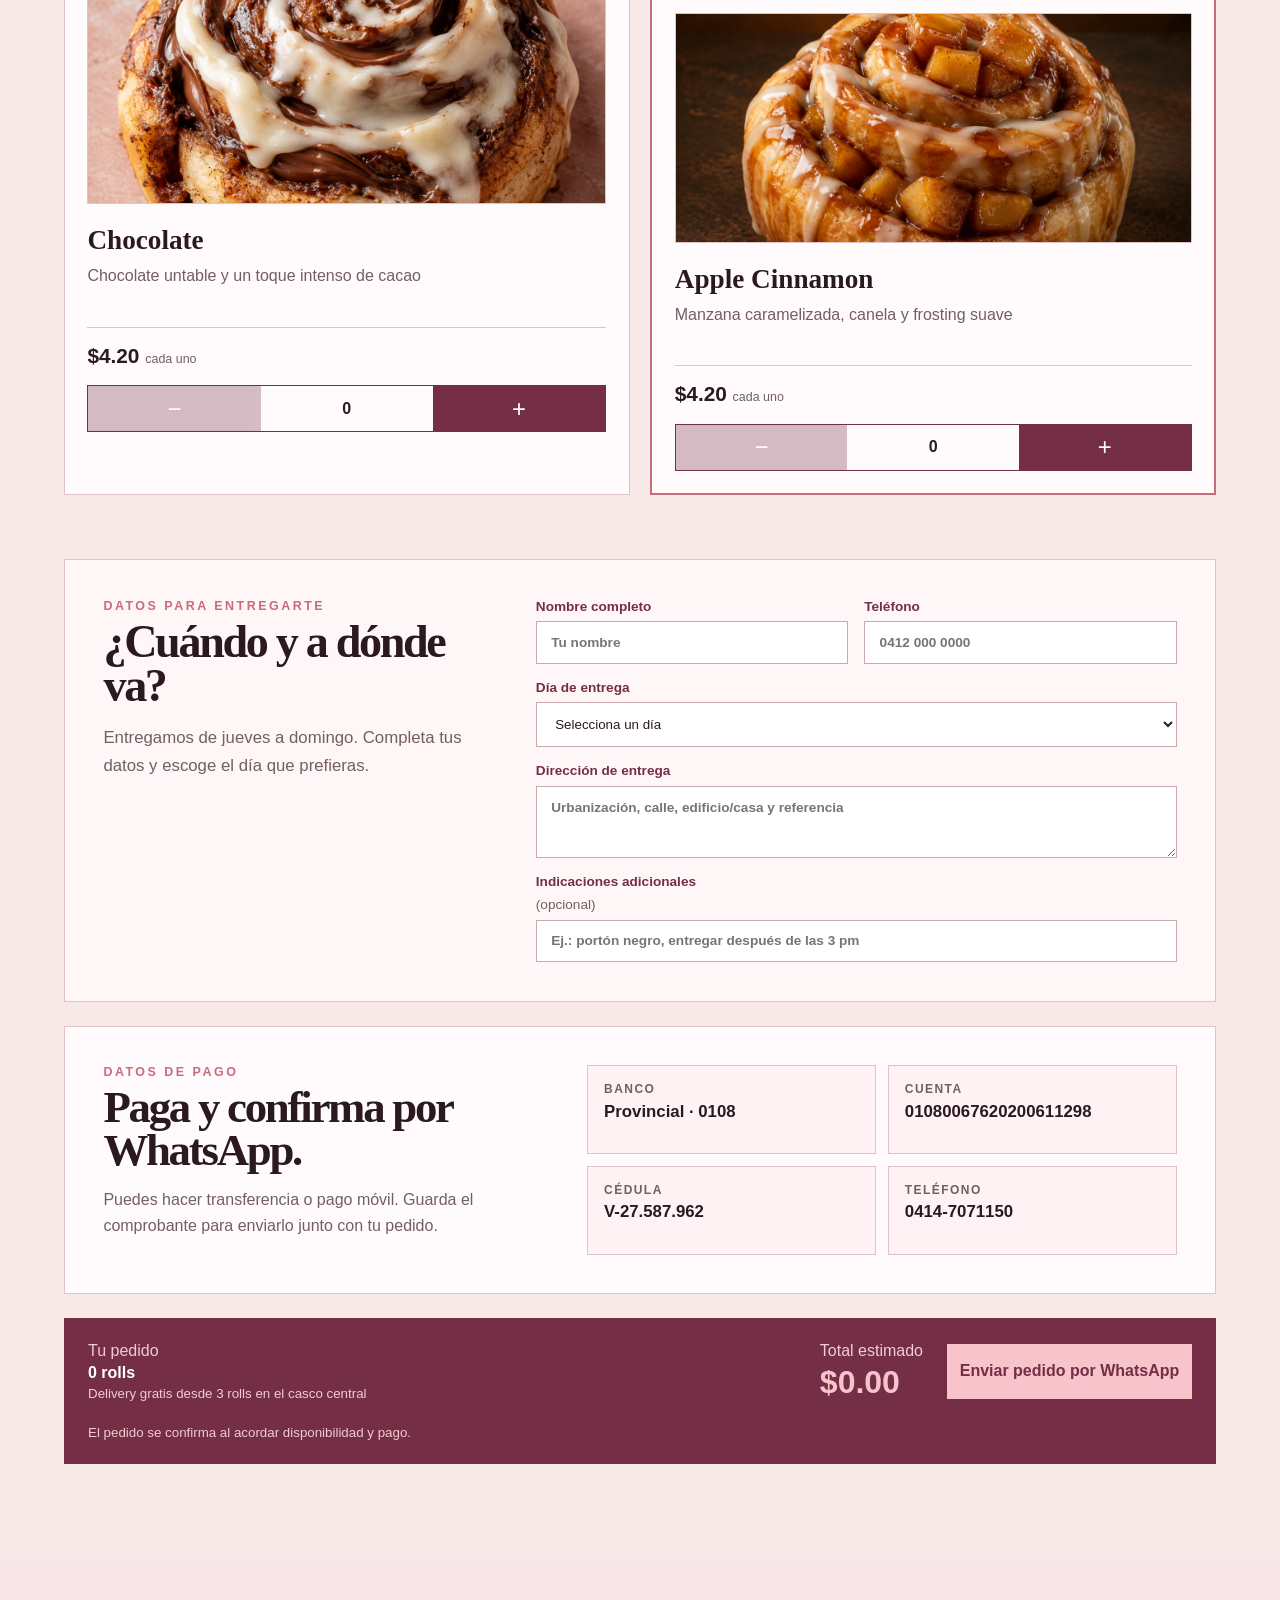
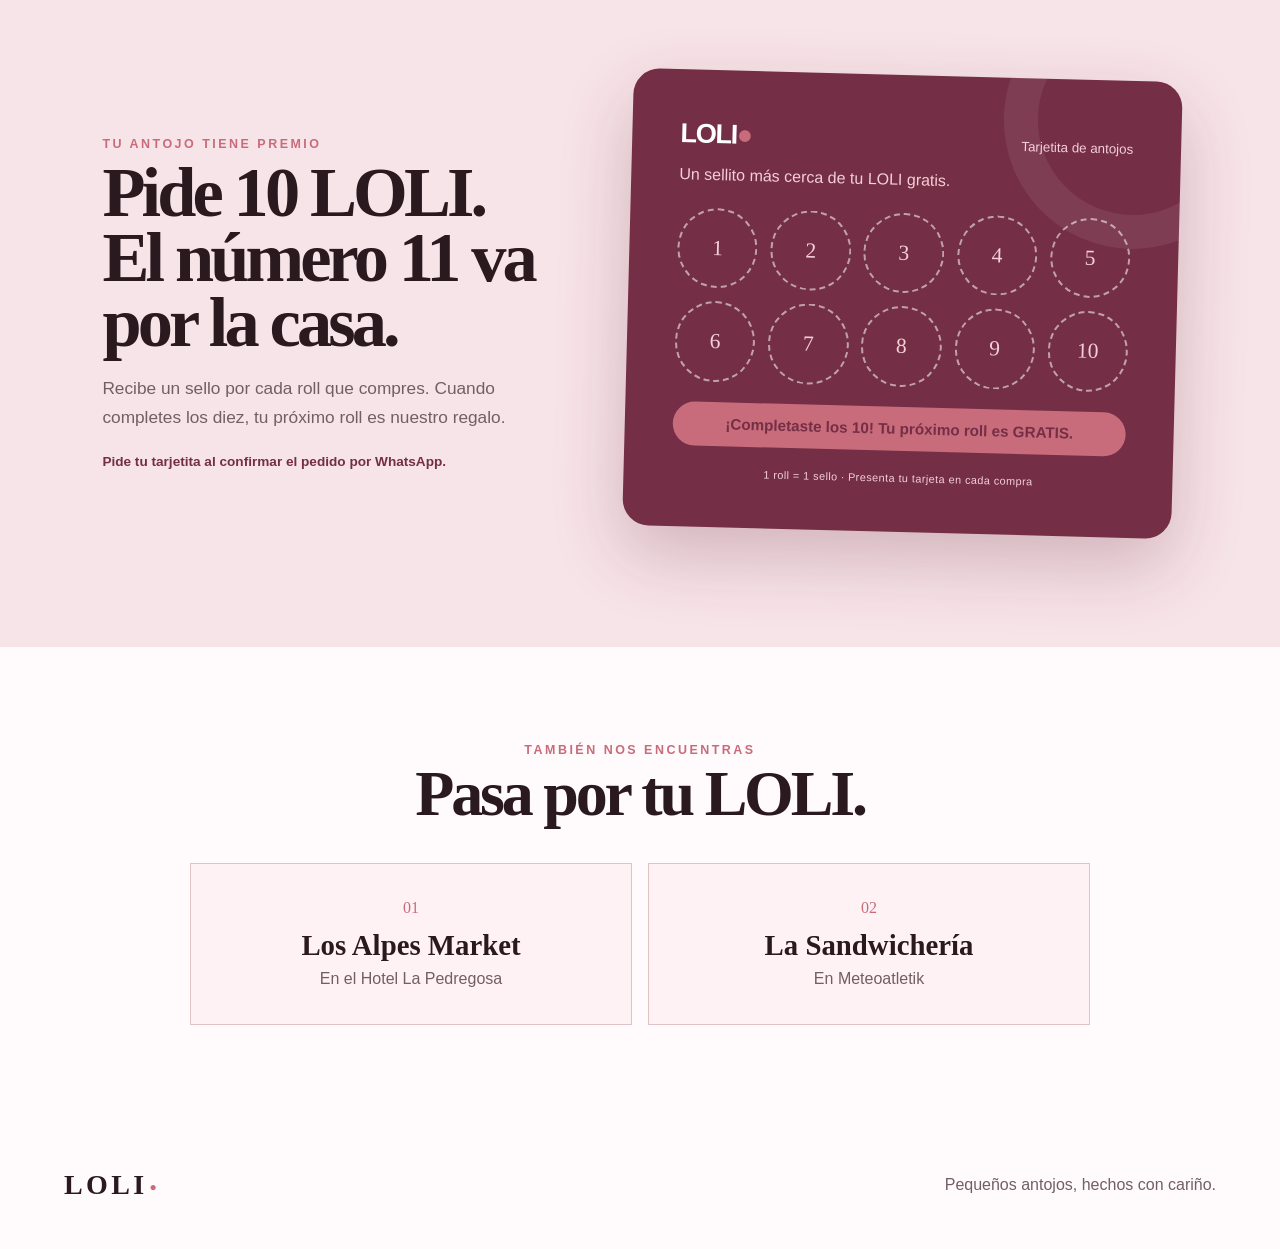
==== commit f63819b8: "Agregar tarjeta de fidelidad: el roll 11 es gratis" ====
--- a/index.html
+++ b/index.html
@@ -116,6 +116,25 @@
     </aside>
   </form>
 
+  <section class="loyalty-section" aria-labelledby="loyalty-title">
+    <div class="loyalty-copy">
+      <p class="eyebrow">Tu antojo tiene premio</p>
+      <h2 id="loyalty-title">Pide 10 LOLI.<br>El número 11 va por la casa.</h2>
+      <p>Recibe un sello por cada roll que compres. Cuando completes los diez, tu próximo roll es nuestro regalo.</p>
+      <span>Pide tu tarjetita al confirmar el pedido por WhatsApp.</span>
+    </div>
+    <div class="loyalty-card" aria-label="Tarjeta de fidelidad de diez rolls; el número once es gratis">
+      <div class="loyalty-brand"><strong>LOLI<span>●</span></strong><small>Tarjetita de antojos</small></div>
+      <p>Un sellito más cerca de tu LOLI gratis.</p>
+      <div class="stamp-grid">
+        <span>1</span><span>2</span><span>3</span><span>4</span><span>5</span>
+        <span>6</span><span>7</span><span>8</span><span>9</span><span>10</span>
+      </div>
+      <strong class="loyalty-reward">¡Completaste los 10! Tu próximo roll es GRATIS.</strong>
+      <small class="loyalty-note">1 roll = 1 sello · Presenta tu tarjeta en cada compra</small>
+    </div>
+  </section>
+
   <section class="stockists" aria-labelledby="stockists-title">
     <p class="eyebrow">También nos encuentras</p>
     <h2 id="stockists-title">Pasa por tu LOLI.</h2>
--- a/styles.css
+++ b/styles.css
@@ -557,6 +557,99 @@
   text-align: center;
   background: var(--paper);
 }
+.loyalty-section {
+  display: grid;
+  grid-template-columns: minmax(0, 0.9fr) minmax(360px, 1.1fr);
+  gap: clamp(2rem, 6vw, 6rem);
+  align-items: center;
+  padding: clamp(4.5rem, 9vw, 8rem) 8vw;
+  background: #f7e4e8;
+}
+.loyalty-copy h2 {
+  margin: 0.55rem 0 1.2rem;
+  font-size: clamp(2.8rem, 5.5vw, 5.7rem);
+  line-height: 0.92;
+  letter-spacing: -0.055em;
+}
+.loyalty-copy > p:not(.eyebrow) {
+  max-width: 570px;
+  margin: 0 0 1.2rem;
+  color: var(--muted);
+  font-size: 1.08rem;
+  line-height: 1.7;
+}
+.loyalty-copy > span {
+  color: var(--wine);
+  font-size: 0.85rem;
+  font-weight: 800;
+}
+.loyalty-card {
+  position: relative;
+  overflow: hidden;
+  padding: clamp(1.6rem, 4vw, 3rem);
+  background: var(--wine);
+  color: white;
+  border-radius: 26px;
+  box-shadow: 0 28px 70px rgba(98, 26, 49, 0.24);
+  transform: rotate(1.5deg);
+}
+.loyalty-card::after {
+  content: "";
+  position: absolute;
+  width: 190px;
+  height: 190px;
+  right: -80px;
+  top: -90px;
+  border: 34px solid rgba(255, 255, 255, 0.07);
+  border-radius: 50%;
+}
+.loyalty-brand {
+  display: flex;
+  align-items: baseline;
+  justify-content: space-between;
+  gap: 1rem;
+}
+.loyalty-brand strong {
+  font-size: 1.7rem;
+  letter-spacing: -0.05em;
+}
+.loyalty-brand strong span { color: var(--rose); }
+.loyalty-brand small,
+.loyalty-card > p,
+.loyalty-note { color: #f4cfd8; }
+.loyalty-card > p { margin: 1rem 0 1.5rem; }
+.stamp-grid {
+  display: grid;
+  grid-template-columns: repeat(5, 1fr);
+  gap: clamp(0.45rem, 1.4vw, 0.8rem);
+}
+.stamp-grid > span {
+  aspect-ratio: 1;
+  display: grid;
+  place-items: center;
+  border: 2px dashed rgba(255, 255, 255, 0.55);
+  border-radius: 50%;
+  color: #f4cfd8;
+  font-family: Georgia, serif;
+  font-size: clamp(1rem, 2vw, 1.35rem);
+}
+.loyalty-reward {
+  display: block;
+  margin-top: 1.25rem;
+  padding: 0.85rem 1rem;
+  color: var(--wine);
+  background: var(--rose);
+  border-radius: 999px;
+  font-size: clamp(0.78rem, 1.6vw, 0.95rem);
+  text-align: center;
+}
+.loyalty-note {
+  display: block;
+  margin-top: 1.3rem;
+  font-size: 0.68rem;
+  letter-spacing: 0.04em;
+  text-align: center;
+}
 .stockists > h2 {
   margin: 0.45rem 0 2.4rem;
   font-size: clamp(2.8rem, 5vw, 5.2rem);
@@ -645,6 +738,8 @@
   }
   .lola-photo { min-height: 430px; }
   .lola-copy { padding: 2.2rem 1.5rem 2.6rem; }
+  .loyalty-section { grid-template-columns: 1fr; padding: 4rem 1rem; }
+  .loyalty-card { transform: none; }
   .stockist-grid { grid-template-columns: 1fr; }
   .payment-card { grid-template-columns: 1fr; }
   .payment-card dl { grid-template-columns: 1fr; }
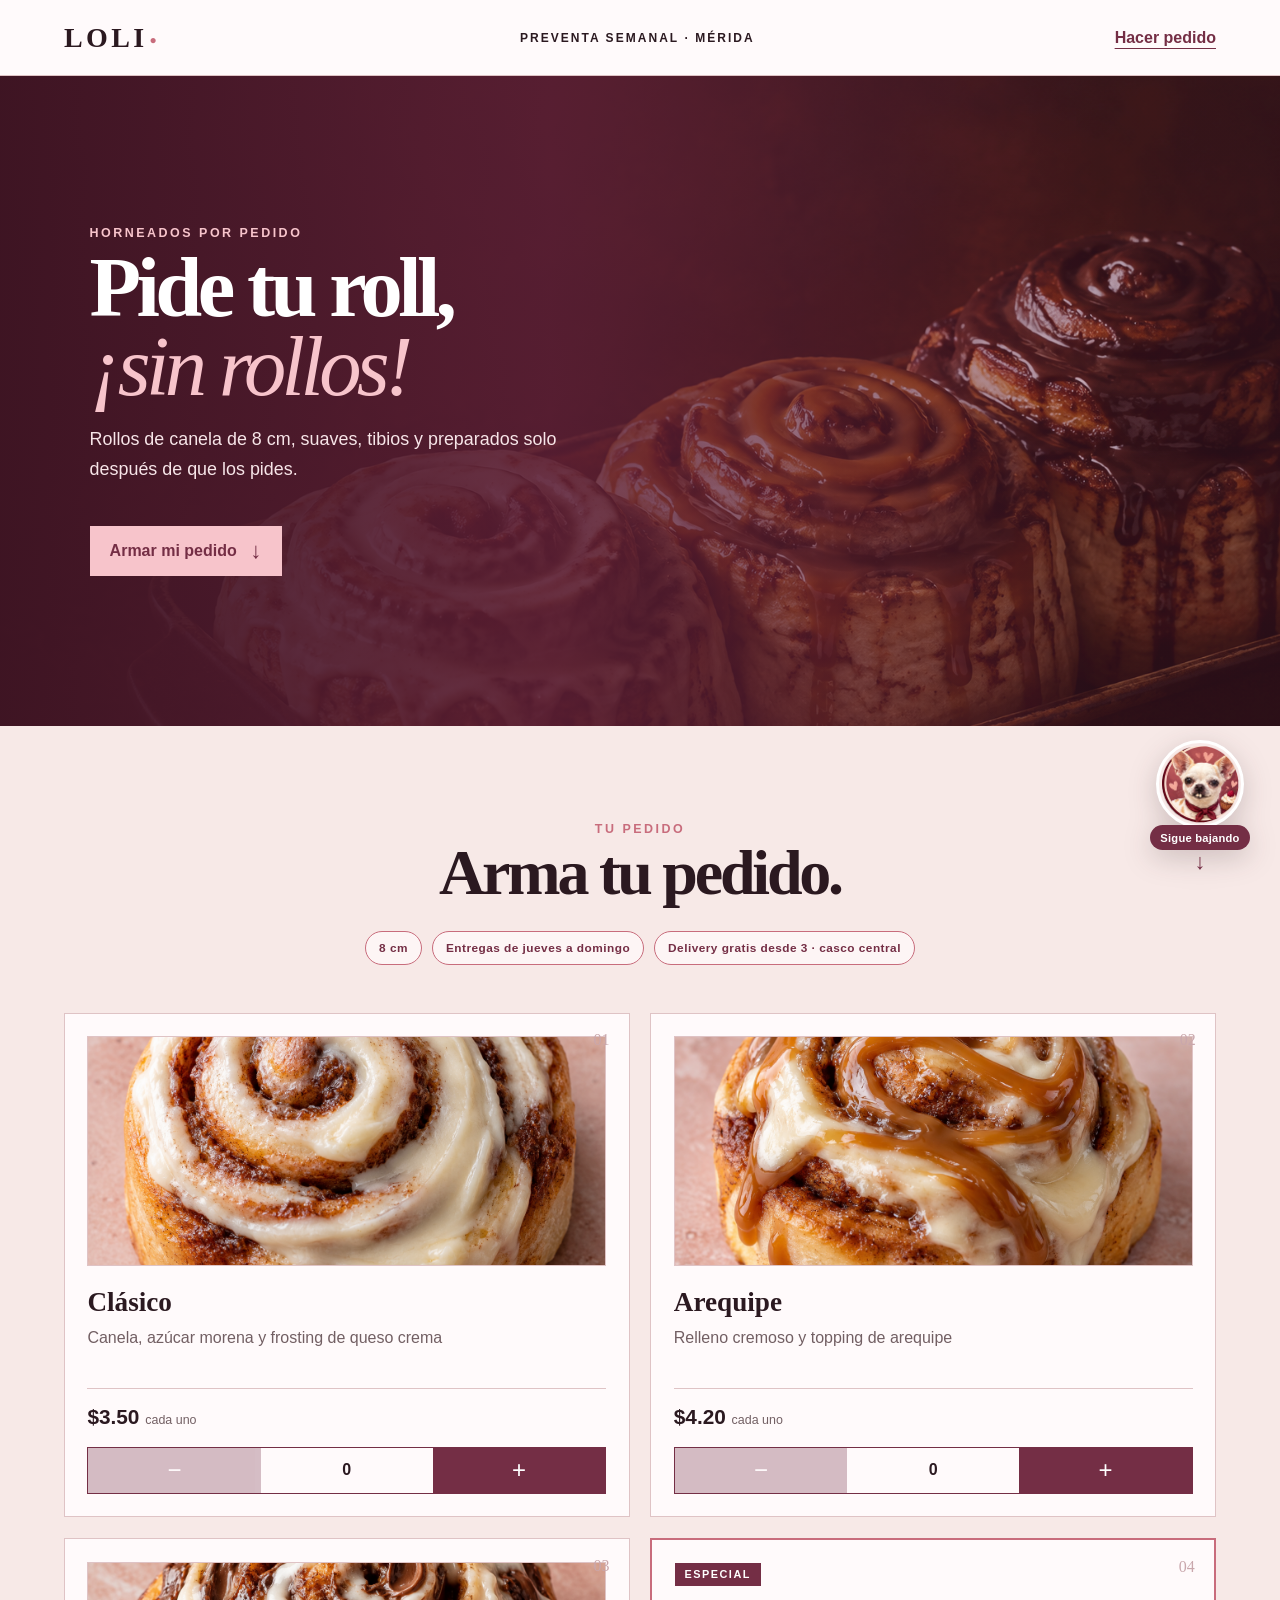
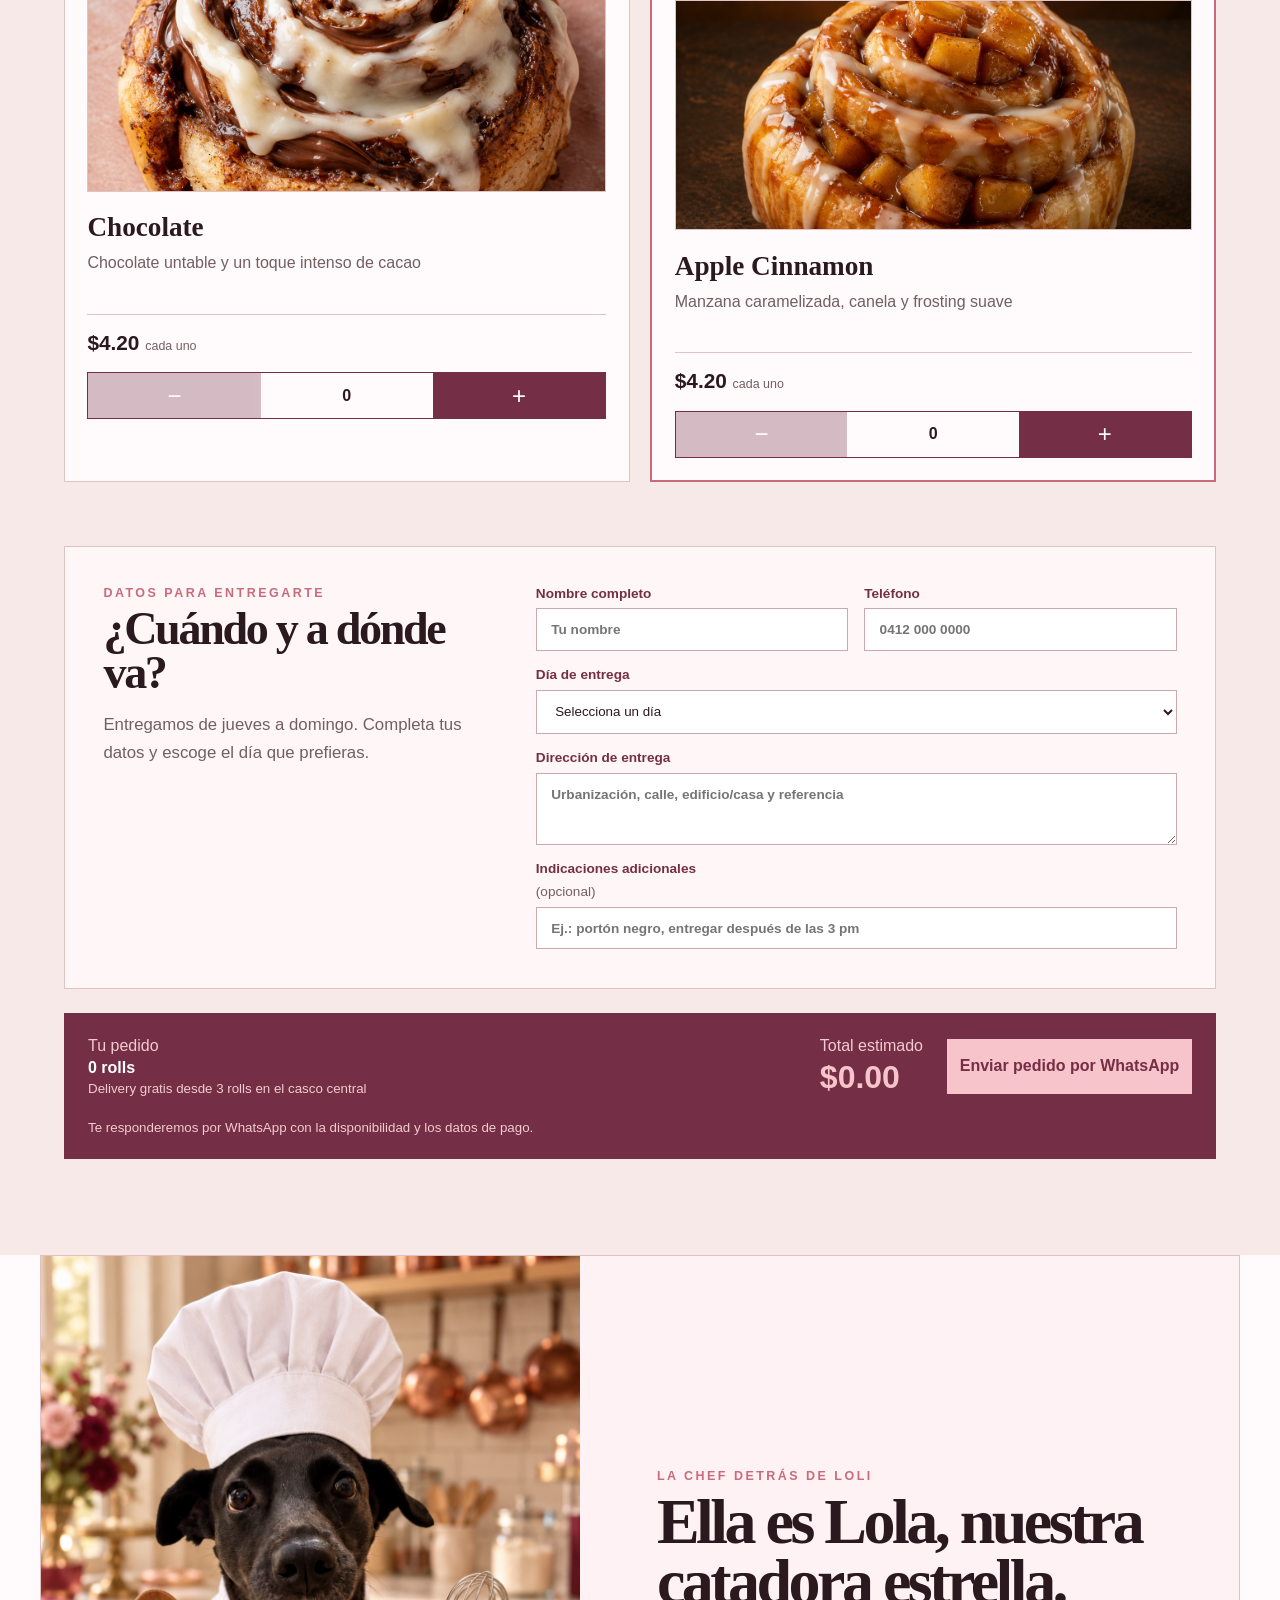
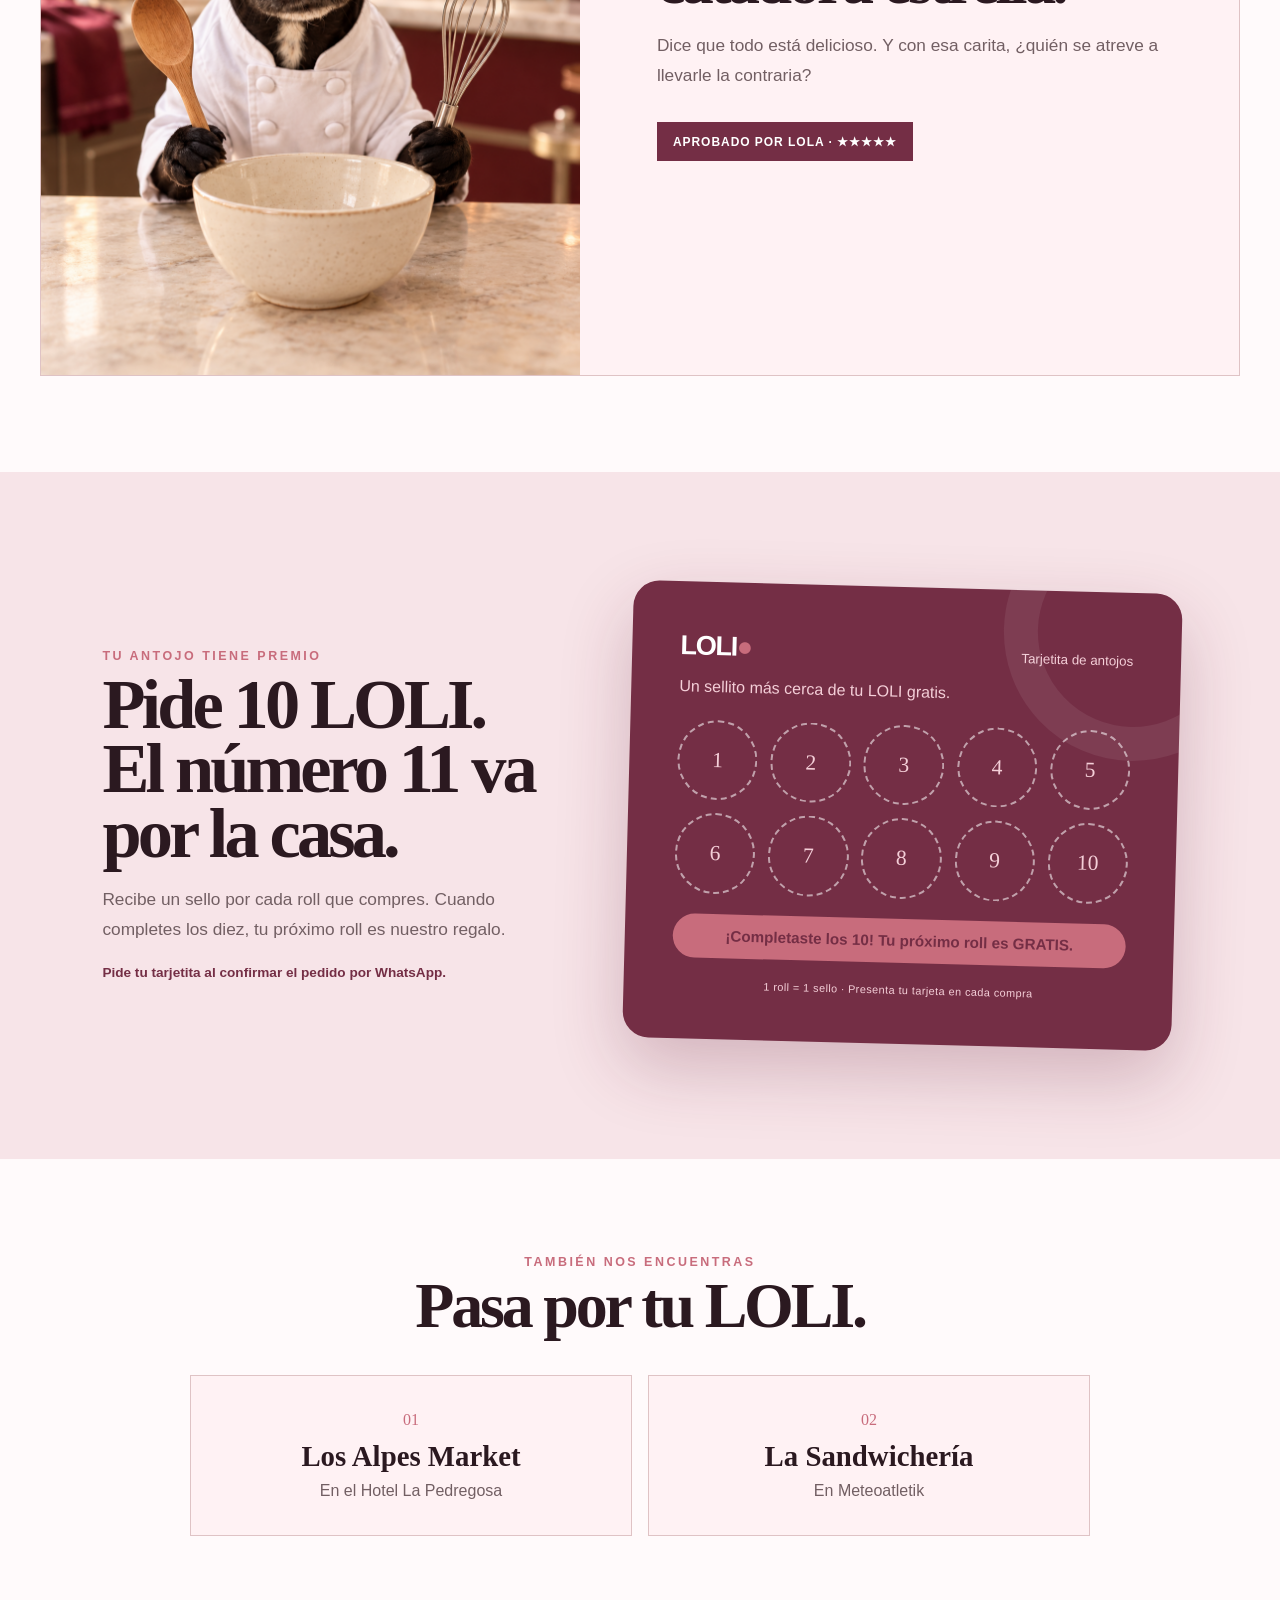
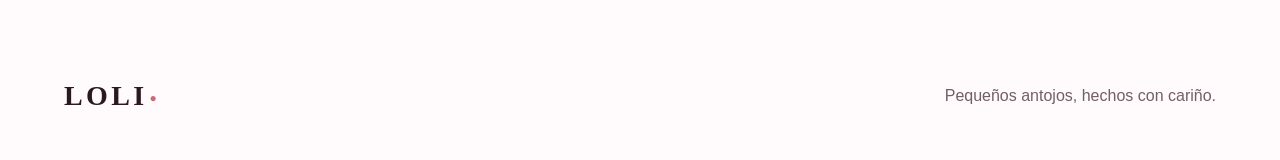
==== commit 36e245e7: "Simplificar pedidos y añadir guía de scroll" ====
--- a/index.html
+++ b/index.html
@@ -25,34 +25,11 @@
     </div>
   </section>
 
-  <section class="intro-section">
-    <p class="eyebrow">Pide tu LOLI</p>
-    <h2>Elige el que más te provoque.</h2>
-    <p>Combina sabores y pide la cantidad que quieras. El delivery es gratis a partir de 3 rolls en el casco central.</p>
-    <div class="promise"><span>8 cm</span><span>4 sabores</span><span>delivery gratis desde 3 · casco central</span></div>
-  </section>
-
-  <section class="lola-section" aria-labelledby="lola-title">
-    <div class="lola-photo"><img src="./lola-chef.png" alt="Lola, la perrita catadora de LOLI, vestida de chef"></div>
-    <div class="lola-copy">
-      <p class="eyebrow">La chef detrás de LOLI</p>
-      <h2 id="lola-title">Ella es Lola, nuestra catadora estrella.</h2>
-      <p>Dice que todo está delicioso. Y con esa carita, ¿quién se atreve a llevarle la contraria?</p>
-      <span class="lola-seal">Aprobado por Lola · ★★★★★</span>
-    </div>
-  </section>
-
-  <section class="delivery-message">
-    <p>Tu semana merece algo recién horneado.</p>
-    <h2>Entregamos jueves, viernes, sábado y domingo.</h2>
-    <span>Tú escoges el día al hacer el pedido.</span>
-  </section>
-
   <form class="order-section" id="pedido" novalidate>
     <div class="order-heading">
       <p class="eyebrow">Tu pedido</p>
-      <h2>Elige tus sabores.</h2>
-      <p>Puedes mezclar como quieras. Los clásicos cuestan $3,50 y los especiales $4,20.</p>
+      <h2>Arma tu pedido.</h2>
+      <div class="order-facts"><span>8 cm</span><span>Entregas de jueves a domingo</span><span>Delivery gratis desde 3 · casco central</span></div>
     </div>
 
     <div class="flavor-grid">
@@ -97,24 +74,24 @@
       </div>
     </section>
 
-    <section class="payment-card">
-      <div><p class="eyebrow">Datos de pago</p><h2>Paga y confirma por WhatsApp.</h2><p>Puedes hacer transferencia o pago móvil. Guarda el comprobante para enviarlo junto con tu pedido.</p></div>
-      <dl>
-        <div><dt>Banco</dt><dd>Provincial · 0108</dd></div>
-        <div><dt>Cuenta</dt><dd>01080067620200611298</dd></div>
-        <div><dt>Cédula</dt><dd>V-27.587.962</dd></div>
-        <div><dt>Teléfono</dt><dd>0414-7071150</dd></div>
-      </dl>
-    </section>
-
     <aside class="order-summary">
       <div><span>Tu pedido</span><strong id="rollCount">0 rolls</strong><small id="deliveryNote">Delivery gratis desde 3 rolls</small></div>
       <div class="summary-total"><span>Total estimado</span><b id="total">$0.00</b></div>
       <button class="whatsapp" type="submit">Enviar pedido por WhatsApp</button>
       <p class="form-error" id="formError" role="alert" hidden></p>
-      <small>El pedido se confirma al acordar disponibilidad y pago.</small>
+      <small>Te responderemos por WhatsApp con la disponibilidad y los datos de pago.</small>
     </aside>
   </form>
+
+  <section class="lola-section" aria-labelledby="lola-title">
+    <div class="lola-photo"><img src="./lola-chef.png" alt="Lola, la perrita catadora de LOLI, vestida de chef"></div>
+    <div class="lola-copy">
+      <p class="eyebrow">La chef detrás de LOLI</p>
+      <h2 id="lola-title">Ella es Lola, nuestra catadora estrella.</h2>
+      <p>Dice que todo está delicioso. Y con esa carita, ¿quién se atreve a llevarle la contraria?</p>
+      <span class="lola-seal">Aprobado por Lola · ★★★★★</span>
+    </div>
+  </section>
 
   <section class="loyalty-section" aria-labelledby="loyalty-title">
     <div class="loyalty-copy">
@@ -147,12 +124,19 @@
   <footer><span class="brand">LOLI<span>●</span></span><p>Pequeños antojos, hechos con cariño.</p></footer>
 </main>
 
+<button class="scroll-cue" id="scrollCue" type="button" aria-label="Seguir bajando para ver toda la página">
+  <img src="./loli-scroll-dog.png" alt="Perrito LOLI con dienticos divertidos">
+  <span>Sigue bajando</span>
+  <b aria-hidden="true">↓</b>
+</button>
+
 <div class="send-message" id="sendMessage" role="dialog" aria-modal="true" aria-labelledby="sendMessageTitle" hidden>
   <div class="send-message-card">
     <span class="send-heart">🫰🏽</span>
     <p class="eyebrow">Tu pedido está listo</p>
     <h2 id="sendMessageTitle">Tu LOLI va con todo el cariño.</h2>
     <p>Este cinnamon roll tiene una misión: alegrarte el día.</p>
+    <p>Cuando envíes el pedido, te responderemos con la disponibilidad y los datos de pago.</p>
     <strong>Instrucción obligatoria: disfrutarlo sin culpa.</strong>
     <button id="continueWhatsapp" type="button">Continuar a WhatsApp</button>
   </div>
--- a/styles.css
+++ b/styles.css
@@ -197,6 +197,23 @@
   color: var(--muted);
   line-height: 1.65;
   font-size: 1.05rem;
+}
+.order-facts {
+  display: flex;
+  justify-content: center;
+  flex-wrap: wrap;
+  gap: 0.65rem;
+  margin-top: 0.7rem;
+}
+.order-facts span {
+  padding: 0.55rem 0.8rem;
+  border: 1px solid var(--rose);
+  border-radius: 999px;
+  color: var(--wine);
+  background: rgba(255, 250, 251, 0.72);
+  font-size: 0.74rem;
+  font-weight: 800;
+  letter-spacing: 0.04em;
 }
 .flavor-grid {
   max-width: 1200px;
@@ -396,6 +413,57 @@
   margin: 0;
   color: var(--muted);
 }
+.scroll-cue {
+  position: fixed;
+  z-index: 15;
+  right: clamp(0.8rem, 2vw, 1.5rem);
+  bottom: clamp(0.9rem, 3vw, 1.7rem);
+  width: 112px;
+  padding: 0;
+  border: 0;
+  background: transparent;
+  color: var(--wine);
+  text-align: center;
+  cursor: pointer;
+  filter: drop-shadow(0 8px 14px rgba(43, 25, 32, 0.2));
+  animation: cue-bob 1.9s ease-in-out infinite;
+}
+.scroll-cue[hidden] { display: none; }
+.scroll-cue img {
+  display: block;
+  width: 88px;
+  height: 88px;
+  margin: 0 auto -0.15rem;
+  object-fit: cover;
+  border: 3px solid white;
+  border-radius: 50%;
+  background: var(--blush);
+}
+.scroll-cue span {
+  display: inline-block;
+  padding: 0.38rem 0.62rem;
+  border-radius: 999px;
+  background: var(--wine);
+  color: white;
+  font-size: 0.7rem;
+  font-weight: 800;
+  letter-spacing: 0.02em;
+  white-space: nowrap;
+}
+.scroll-cue b {
+  display: block;
+  margin-top: 0.1rem;
+  color: var(--wine);
+  font-size: 1.35rem;
+  line-height: 1;
+}
+@keyframes cue-bob {
+  0%, 100% { transform: translateY(0); }
+  50% { transform: translateY(7px); }
+}
+@media (prefers-reduced-motion: reduce) {
+  .scroll-cue { animation: none; }
+}
 @media (max-width: 760px) {
   .topbar p {
     display: none;
@@ -438,6 +506,23 @@
     flex-direction: column;
     align-items: flex-start;
   }
+  .order-section { padding: 4rem 1rem; }
+  .flavor-grid { margin-top: 2rem; }
+  .scroll-cue {
+    right: 0.45rem;
+    bottom: 0.65rem;
+    width: 82px;
+  }
+  .scroll-cue img {
+    width: 62px;
+    height: 62px;
+    border-width: 2px;
+  }
+  .scroll-cue span {
+    padding: 0.3rem 0.48rem;
+    font-size: 0.61rem;
+  }
+  .scroll-cue b { font-size: 1.05rem; }
 }
 
 .delivery-message {
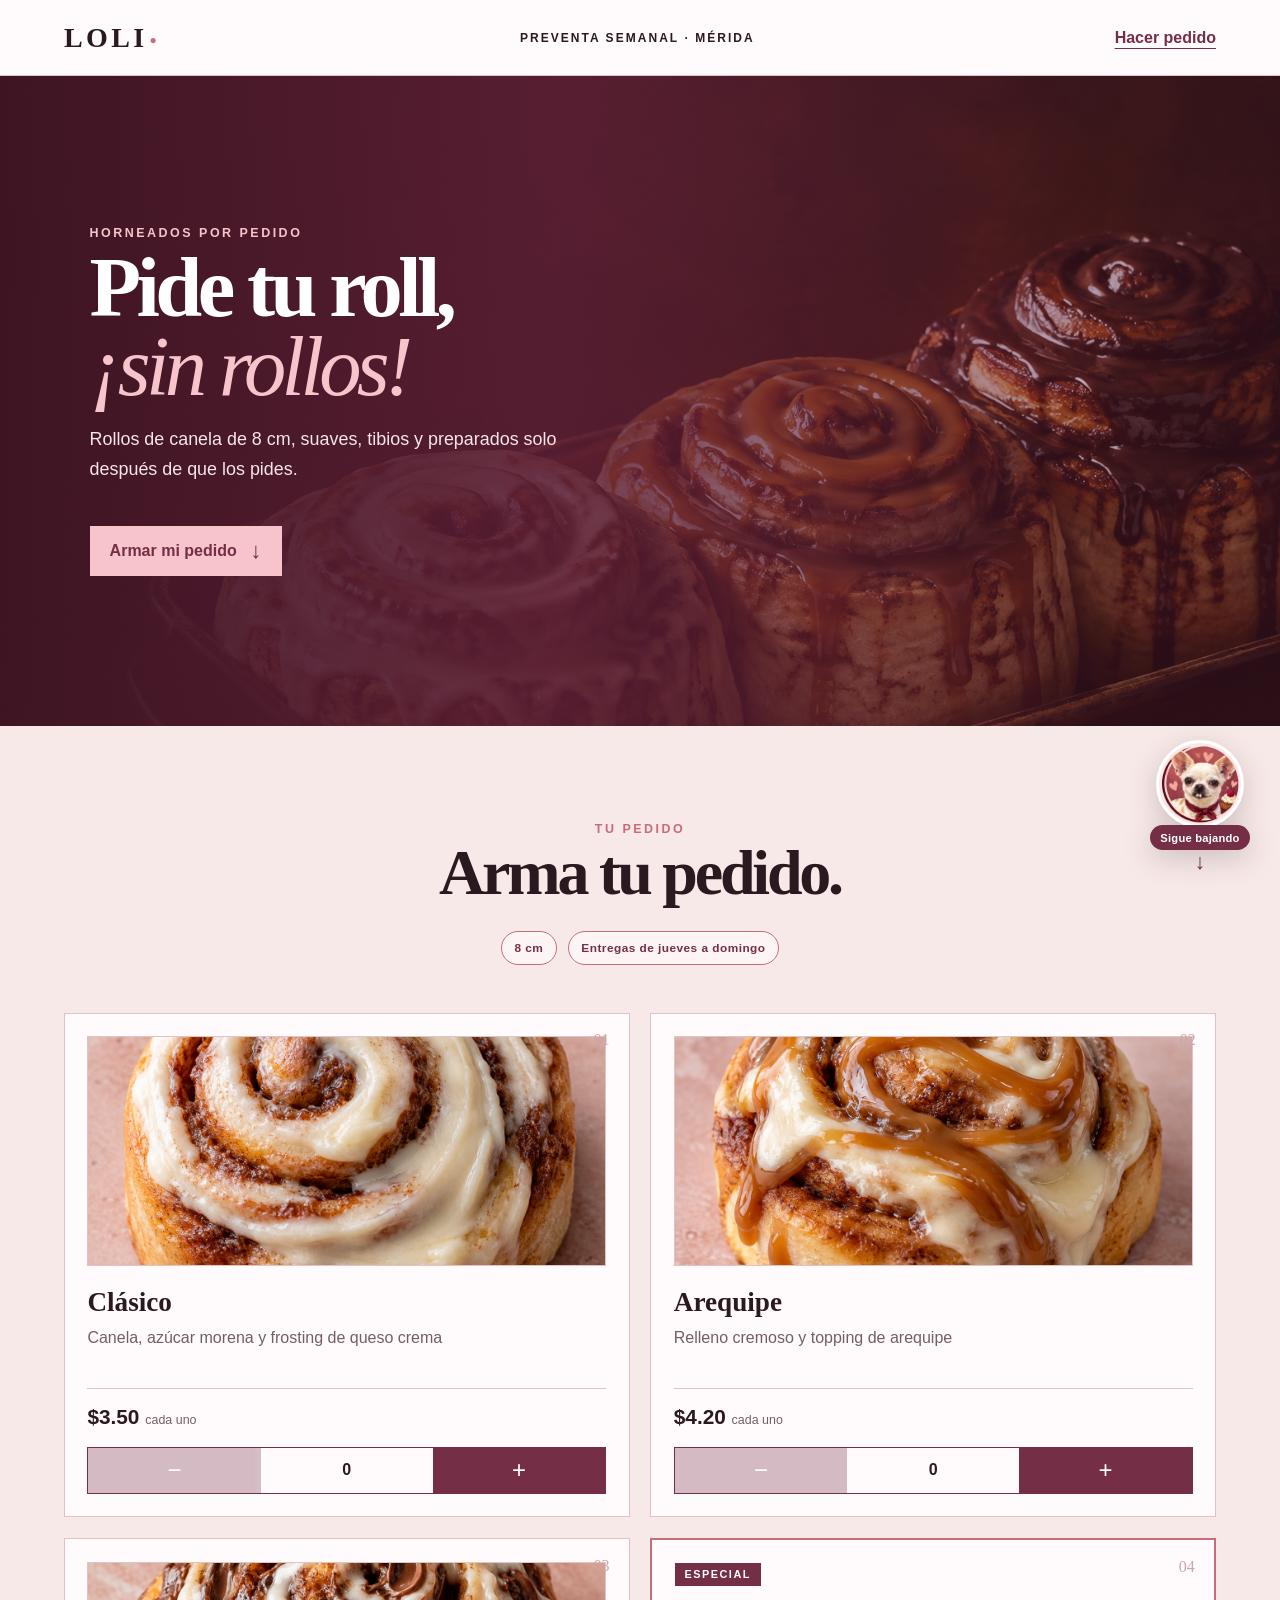
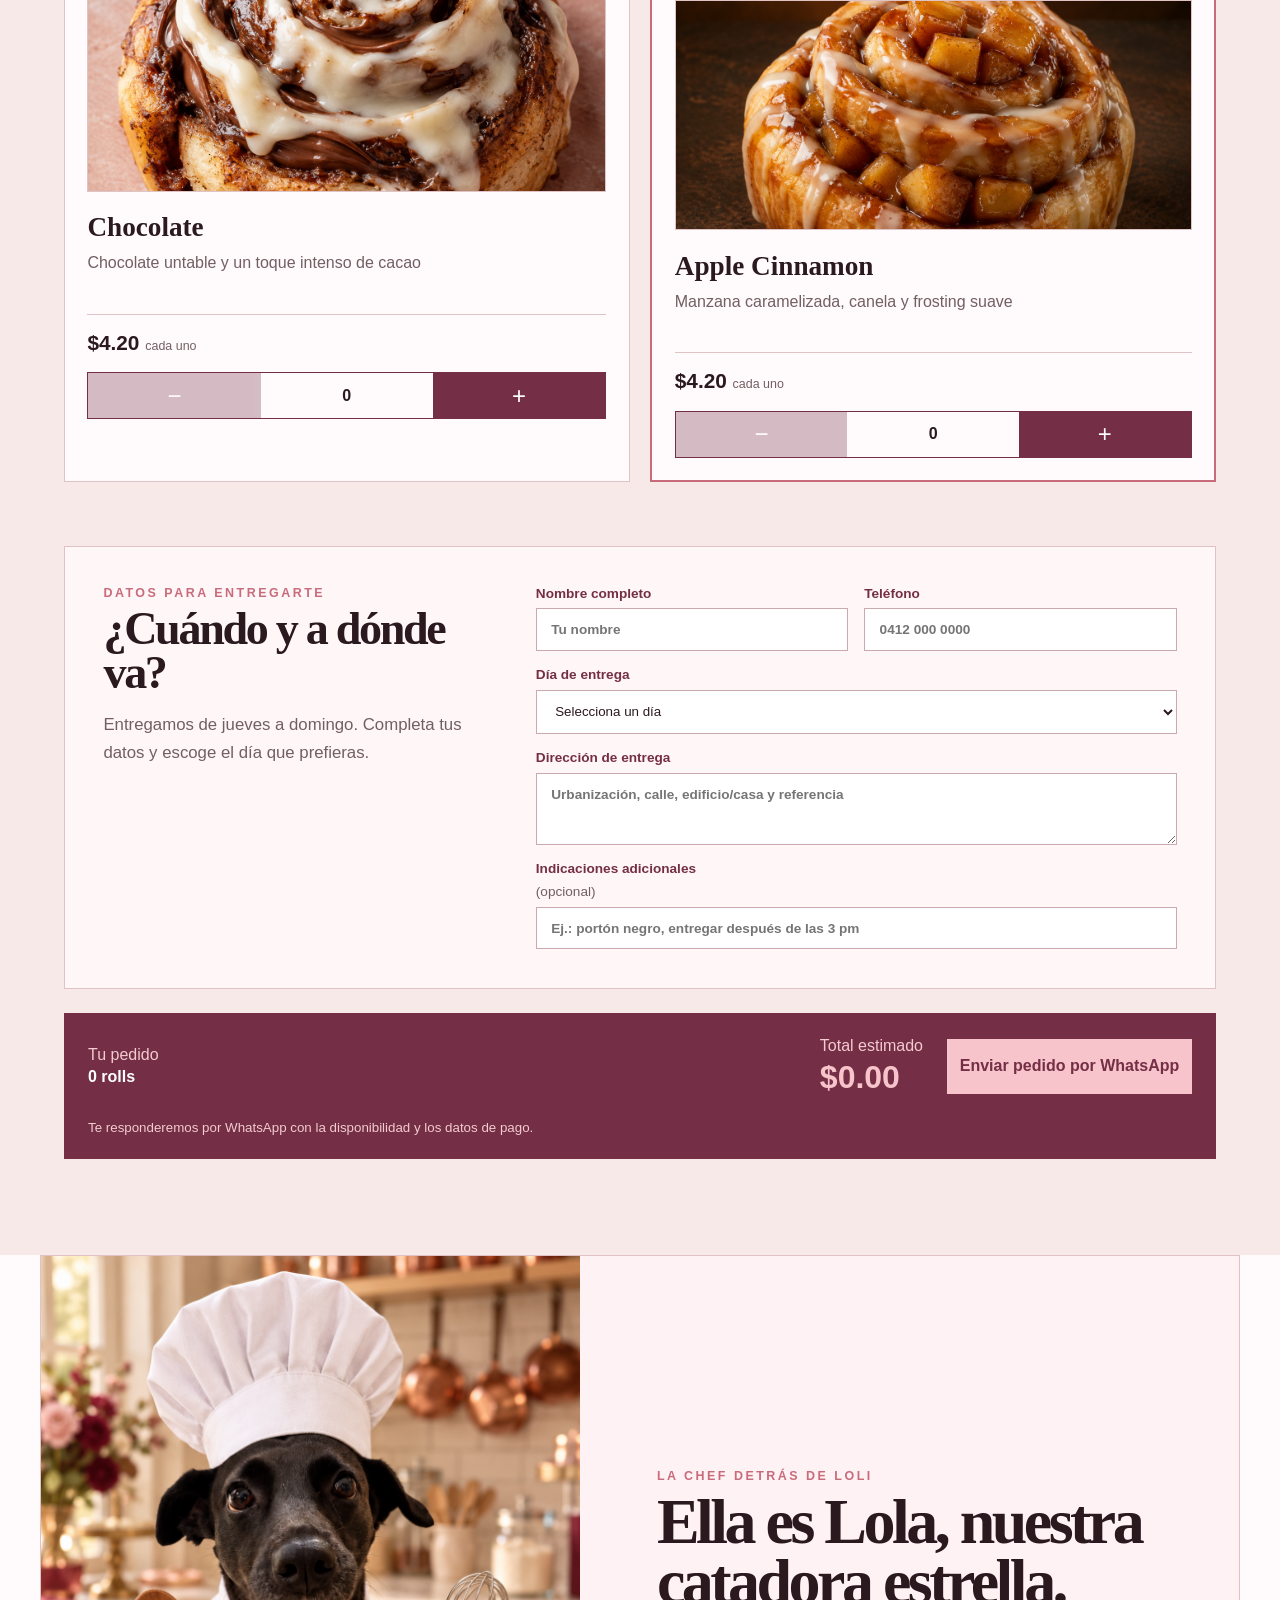
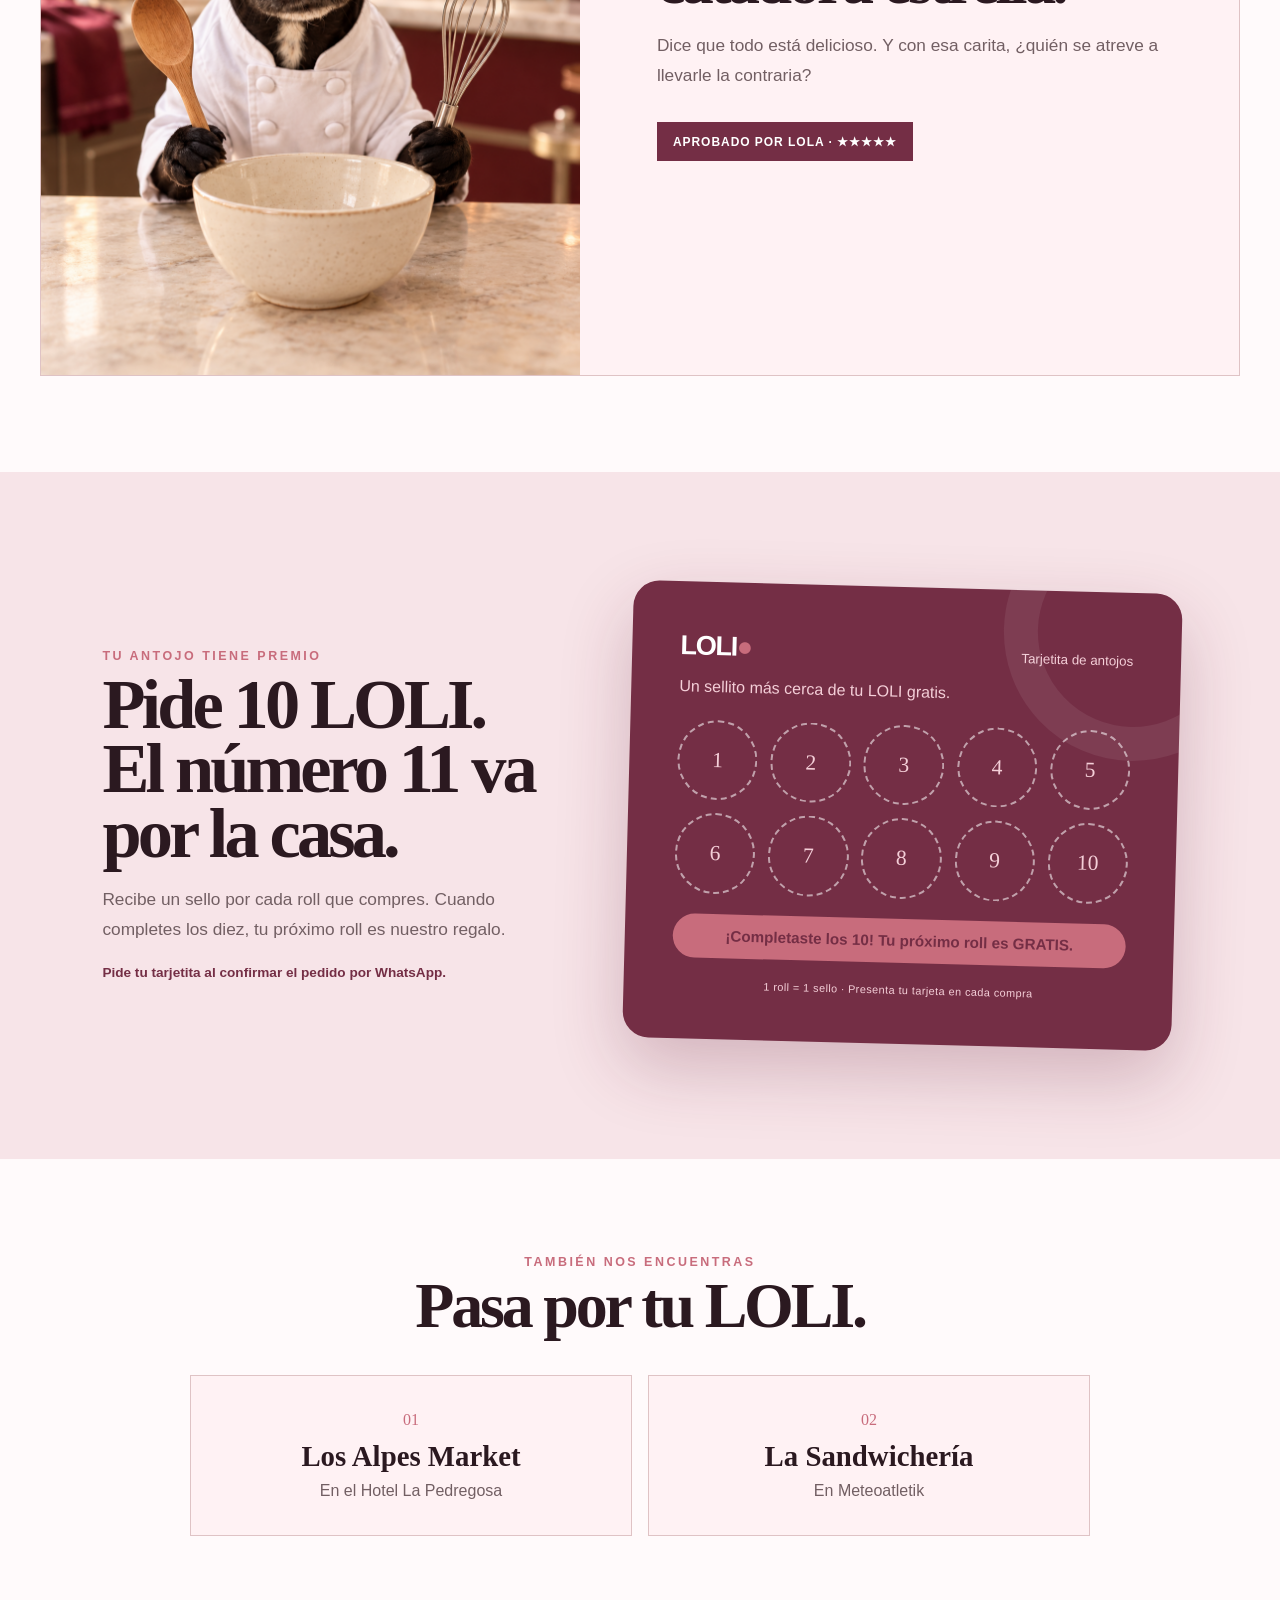
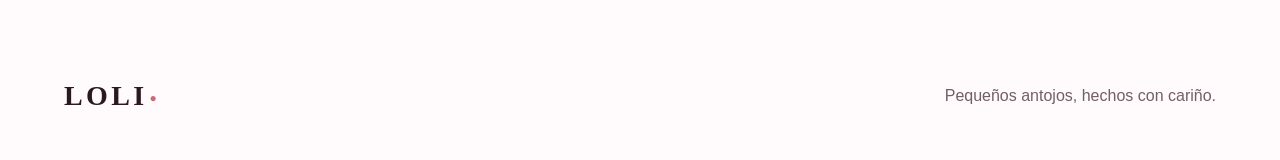
==== commit 02f12128: "Quitar la promoción de delivery gratis" ====
--- a/index.html
+++ b/index.html
@@ -29,7 +29,7 @@
     <div class="order-heading">
       <p class="eyebrow">Tu pedido</p>
       <h2>Arma tu pedido.</h2>
-      <div class="order-facts"><span>8 cm</span><span>Entregas de jueves a domingo</span><span>Delivery gratis desde 3 · casco central</span></div>
+      <div class="order-facts"><span>8 cm</span><span>Entregas de jueves a domingo</span></div>
     </div>
 
     <div class="flavor-grid">
@@ -75,7 +75,7 @@
     </section>
 
     <aside class="order-summary">
-      <div><span>Tu pedido</span><strong id="rollCount">0 rolls</strong><small id="deliveryNote">Delivery gratis desde 3 rolls</small></div>
+      <div><span>Tu pedido</span><strong id="rollCount">0 rolls</strong></div>
       <div class="summary-total"><span>Total estimado</span><b id="total">$0.00</b></div>
       <button class="whatsapp" type="submit">Enviar pedido por WhatsApp</button>
       <p class="form-error" id="formError" role="alert" hidden></p>
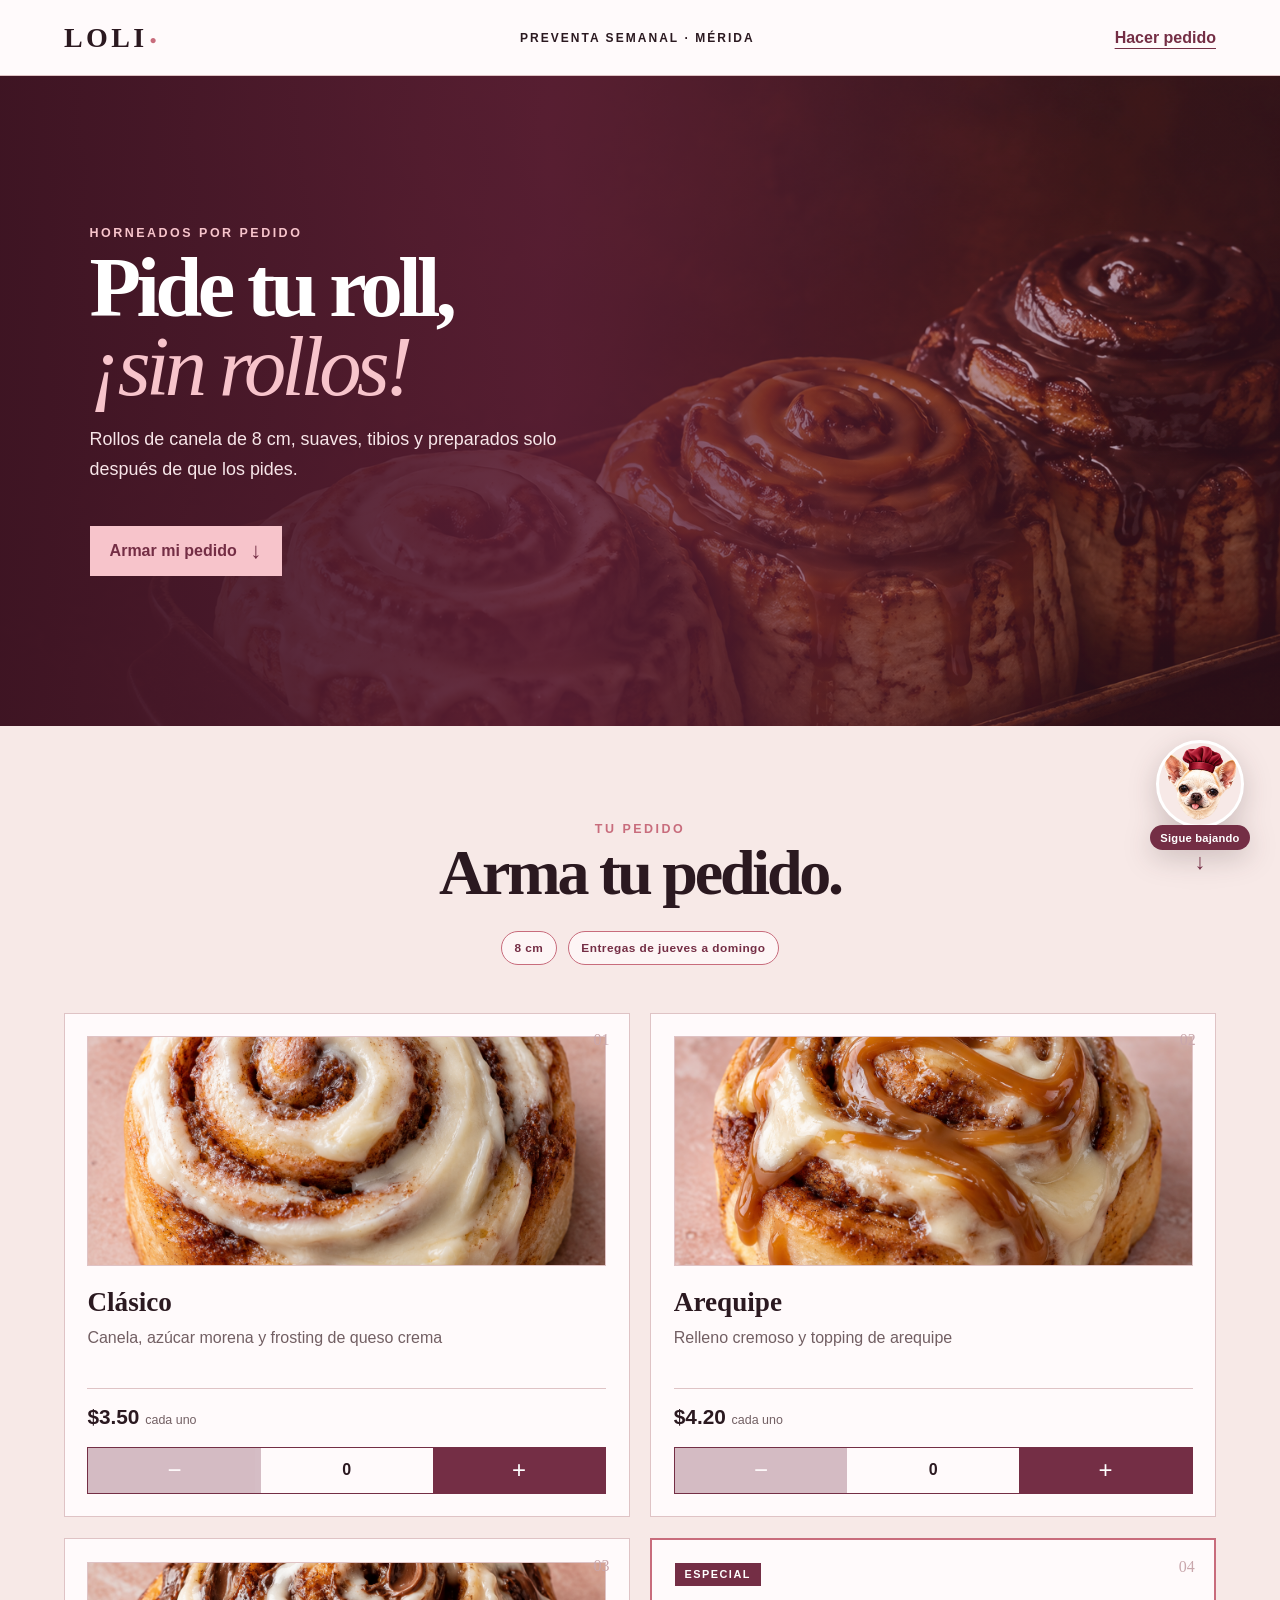
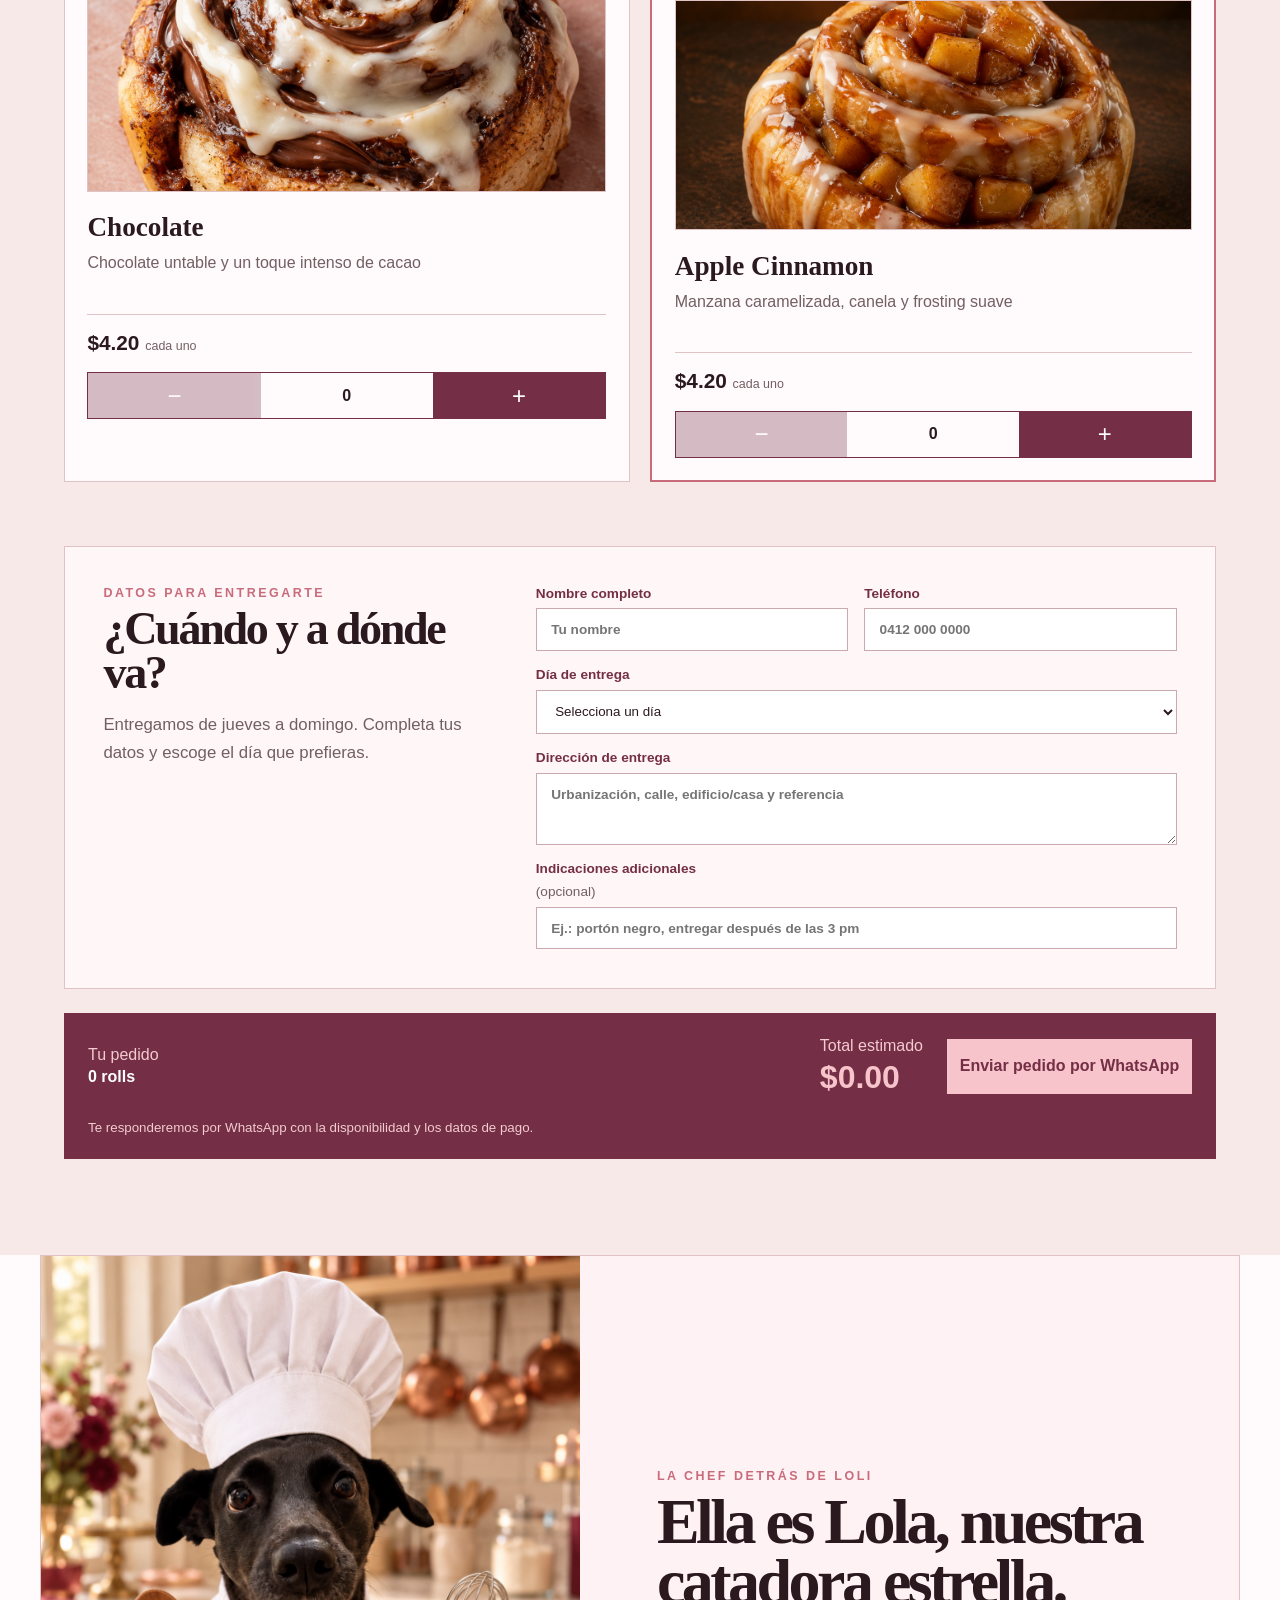
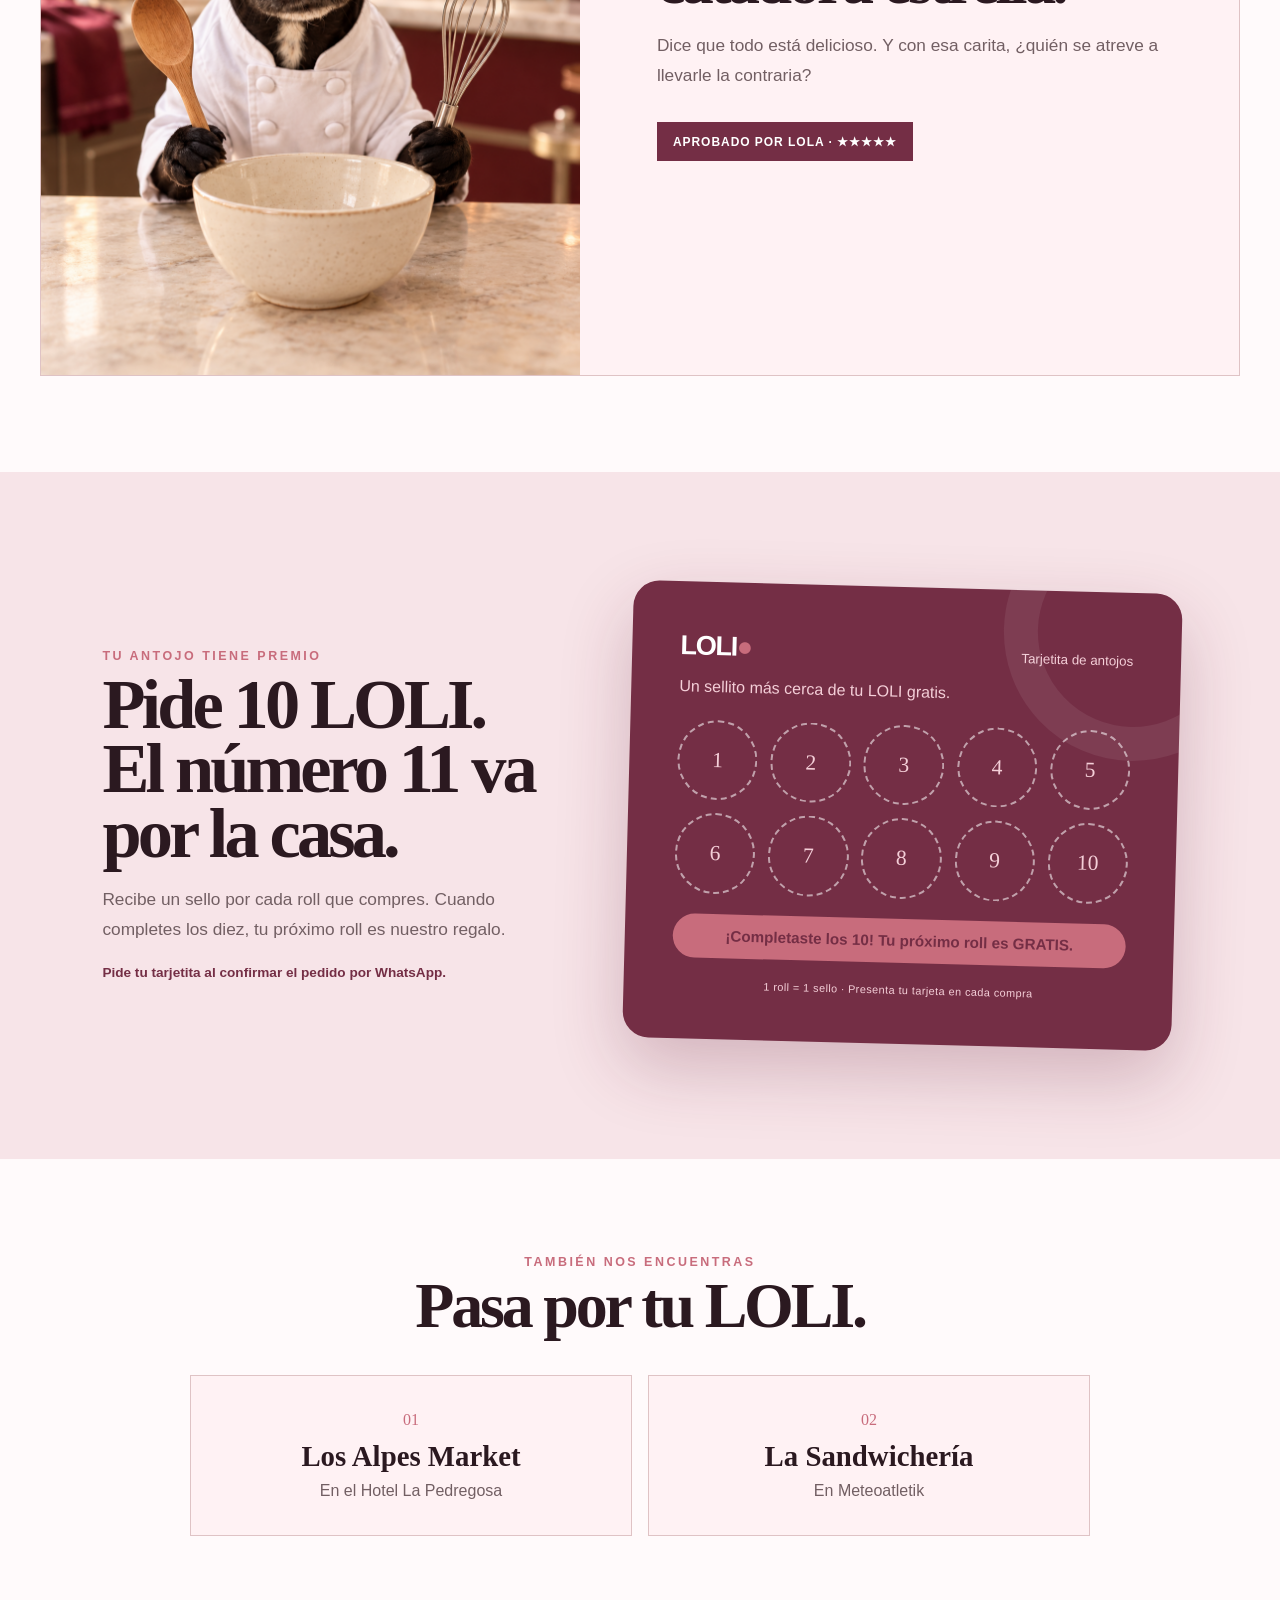
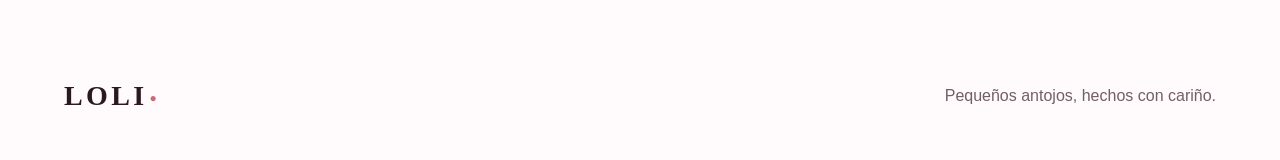
==== commit 8622a539: "Actualizar perrito de guía y retirar delivery gratis" ====
--- a/index.html
+++ b/index.html
@@ -125,7 +125,7 @@
 </main>
 
 <button class="scroll-cue" id="scrollCue" type="button" aria-label="Seguir bajando para ver toda la página">
-  <img src="./loli-scroll-dog.png" alt="Perrito LOLI con dienticos divertidos">
+  <img src="./loli-scroll-dog.png" alt="Perrito chef de LOLI con la lengua afuera">
   <span>Sigue bajando</span>
   <b aria-hidden="true">↓</b>
 </button>
